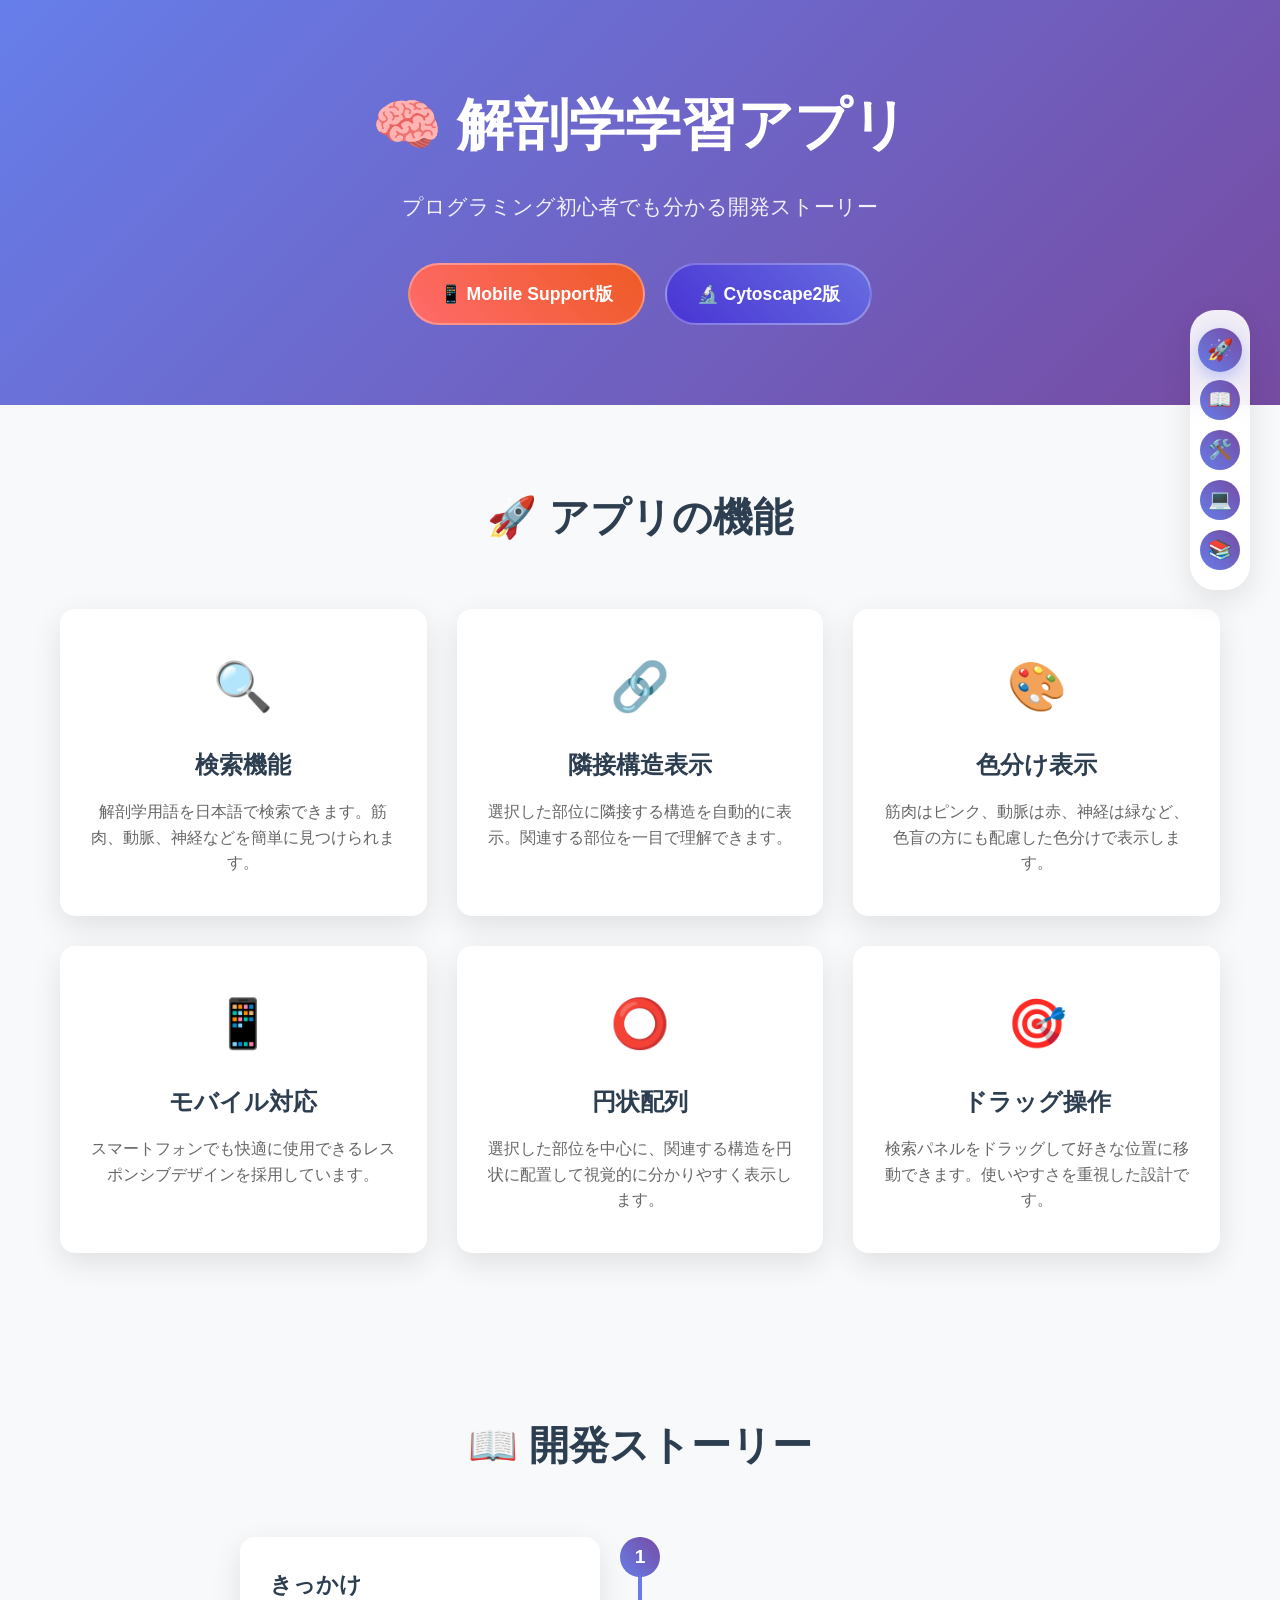
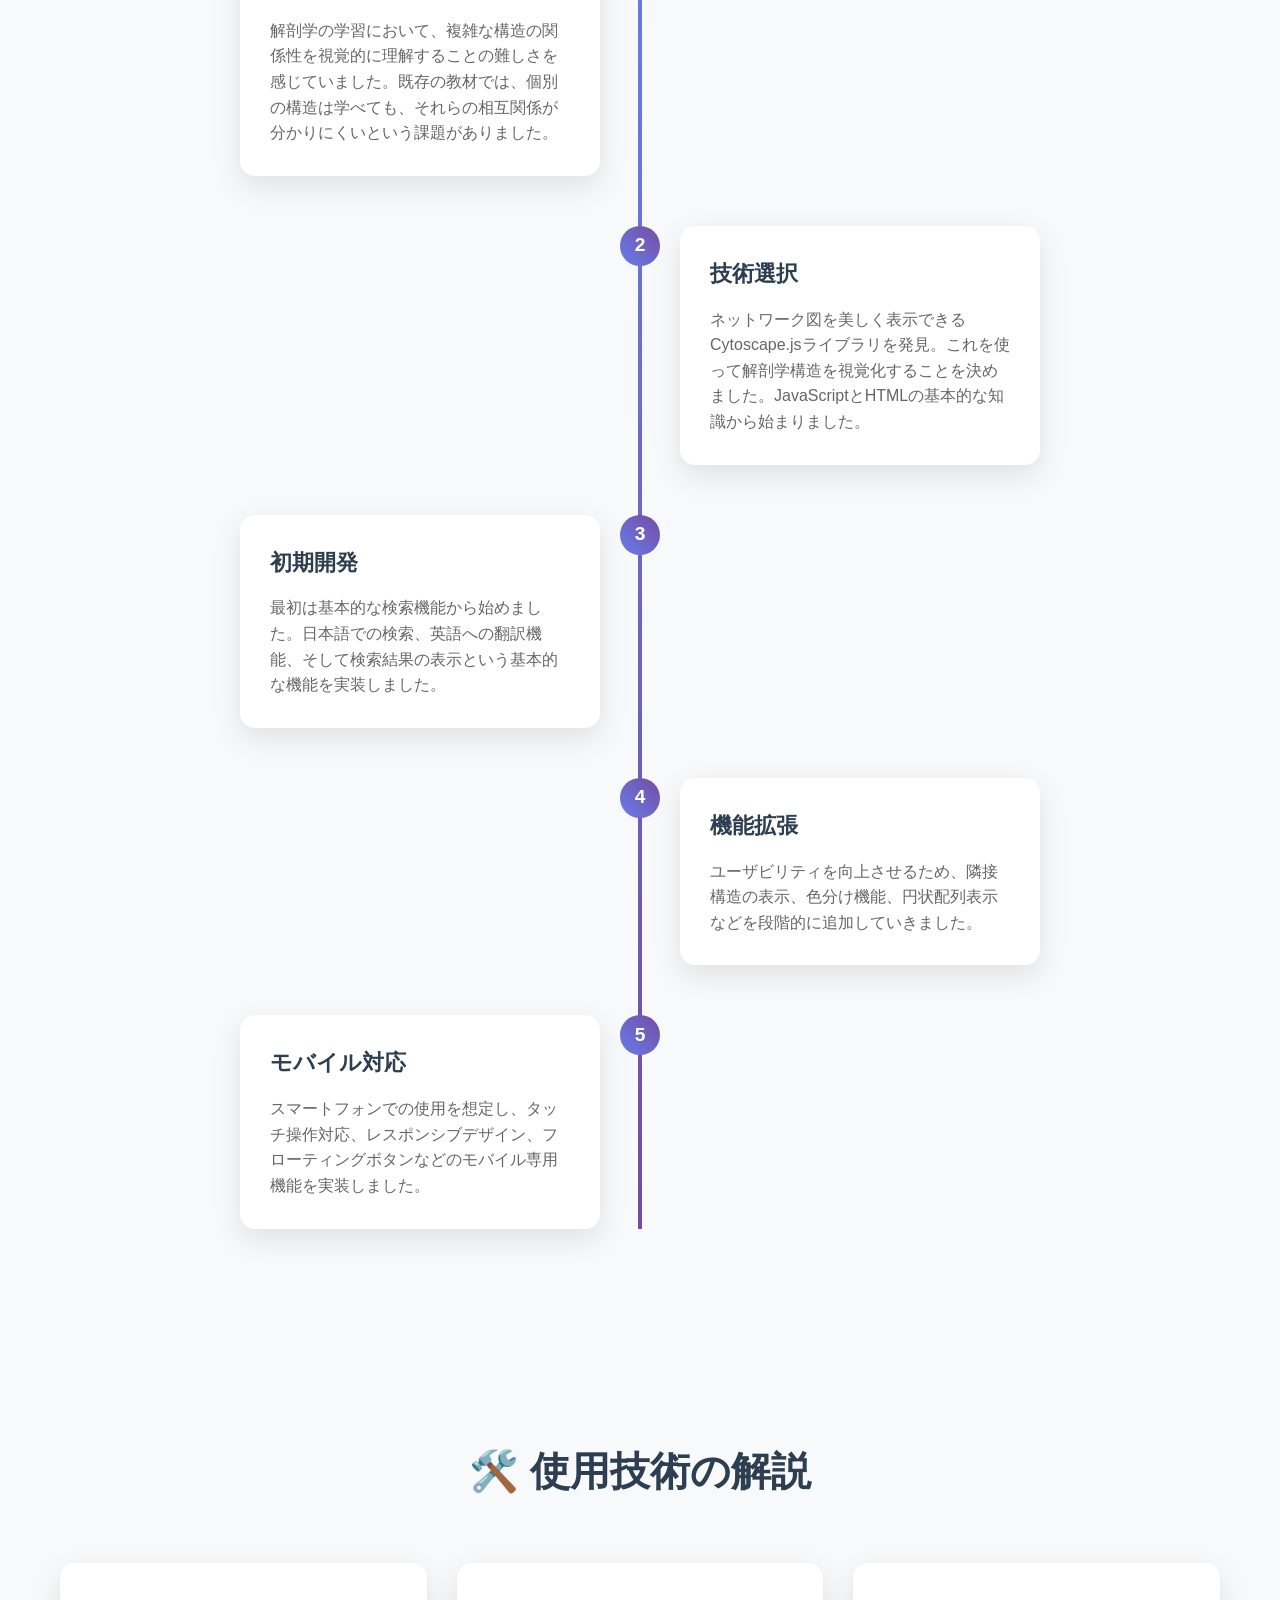
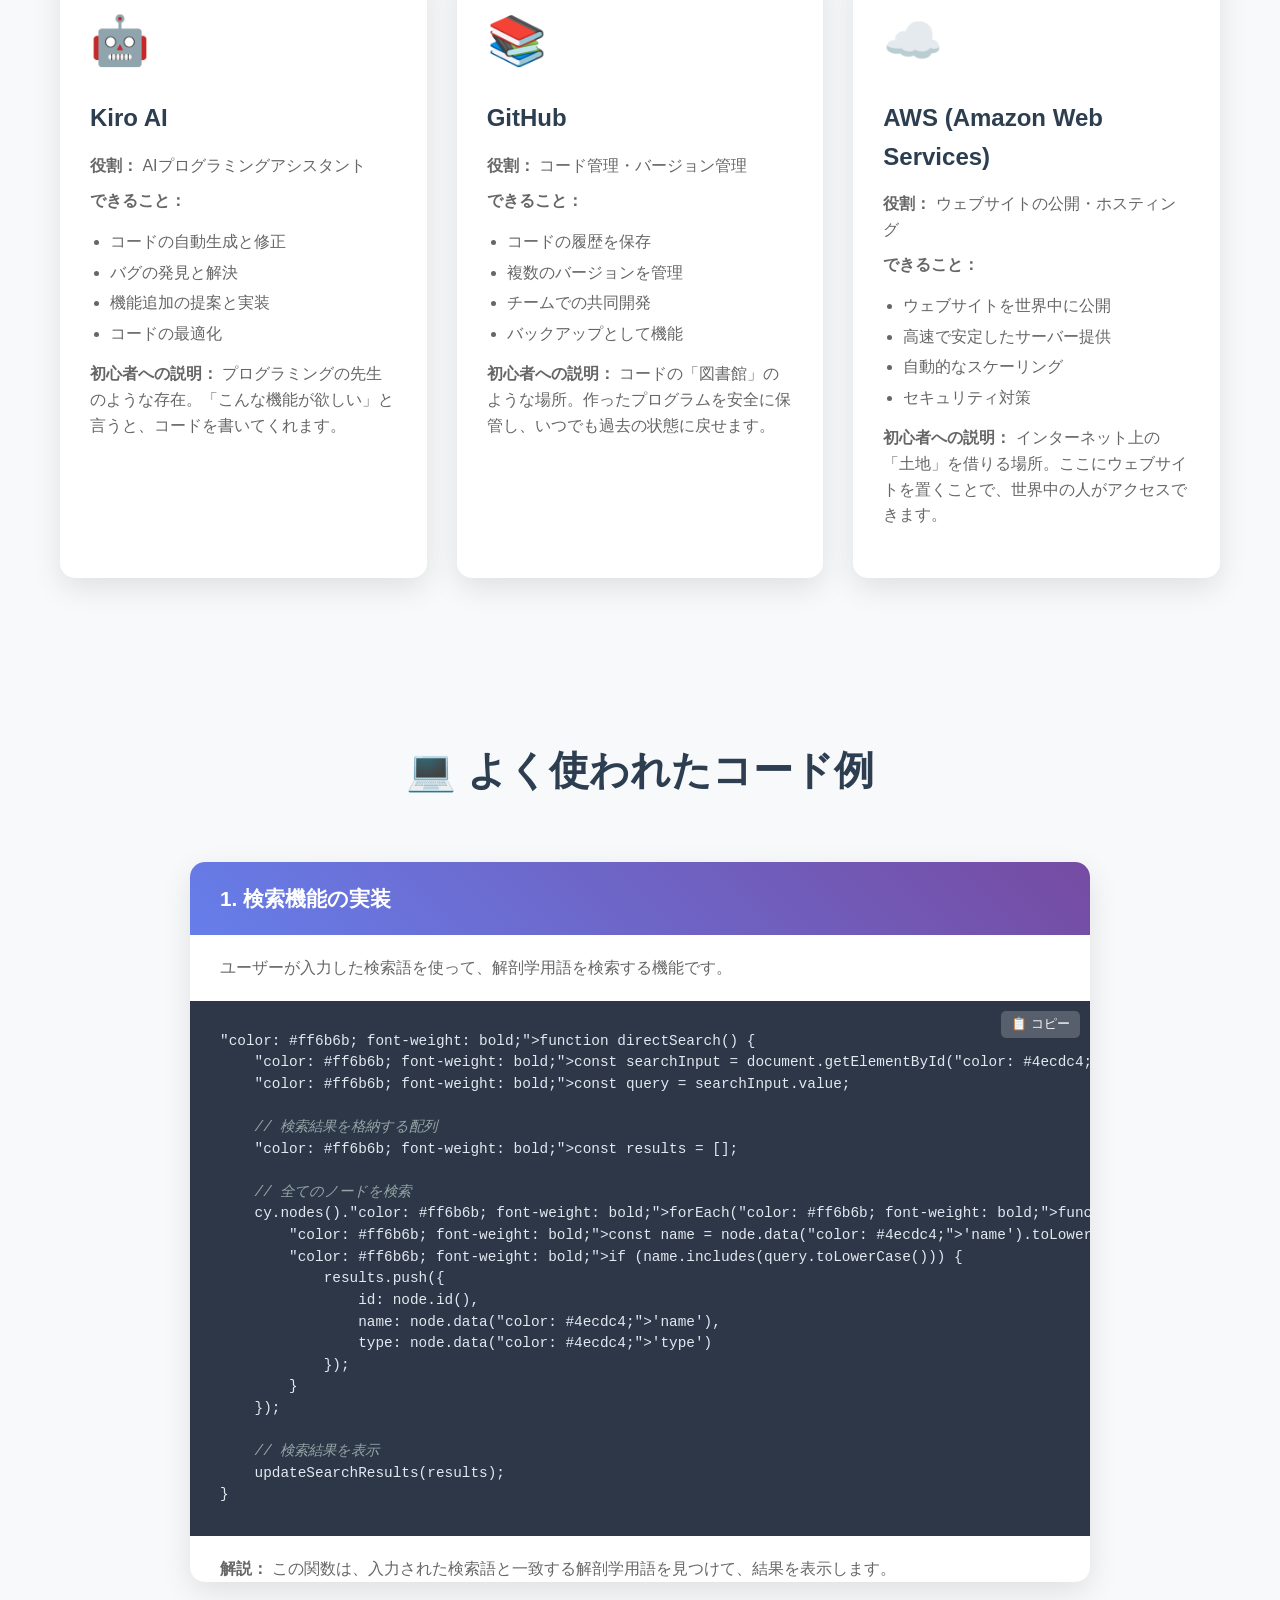
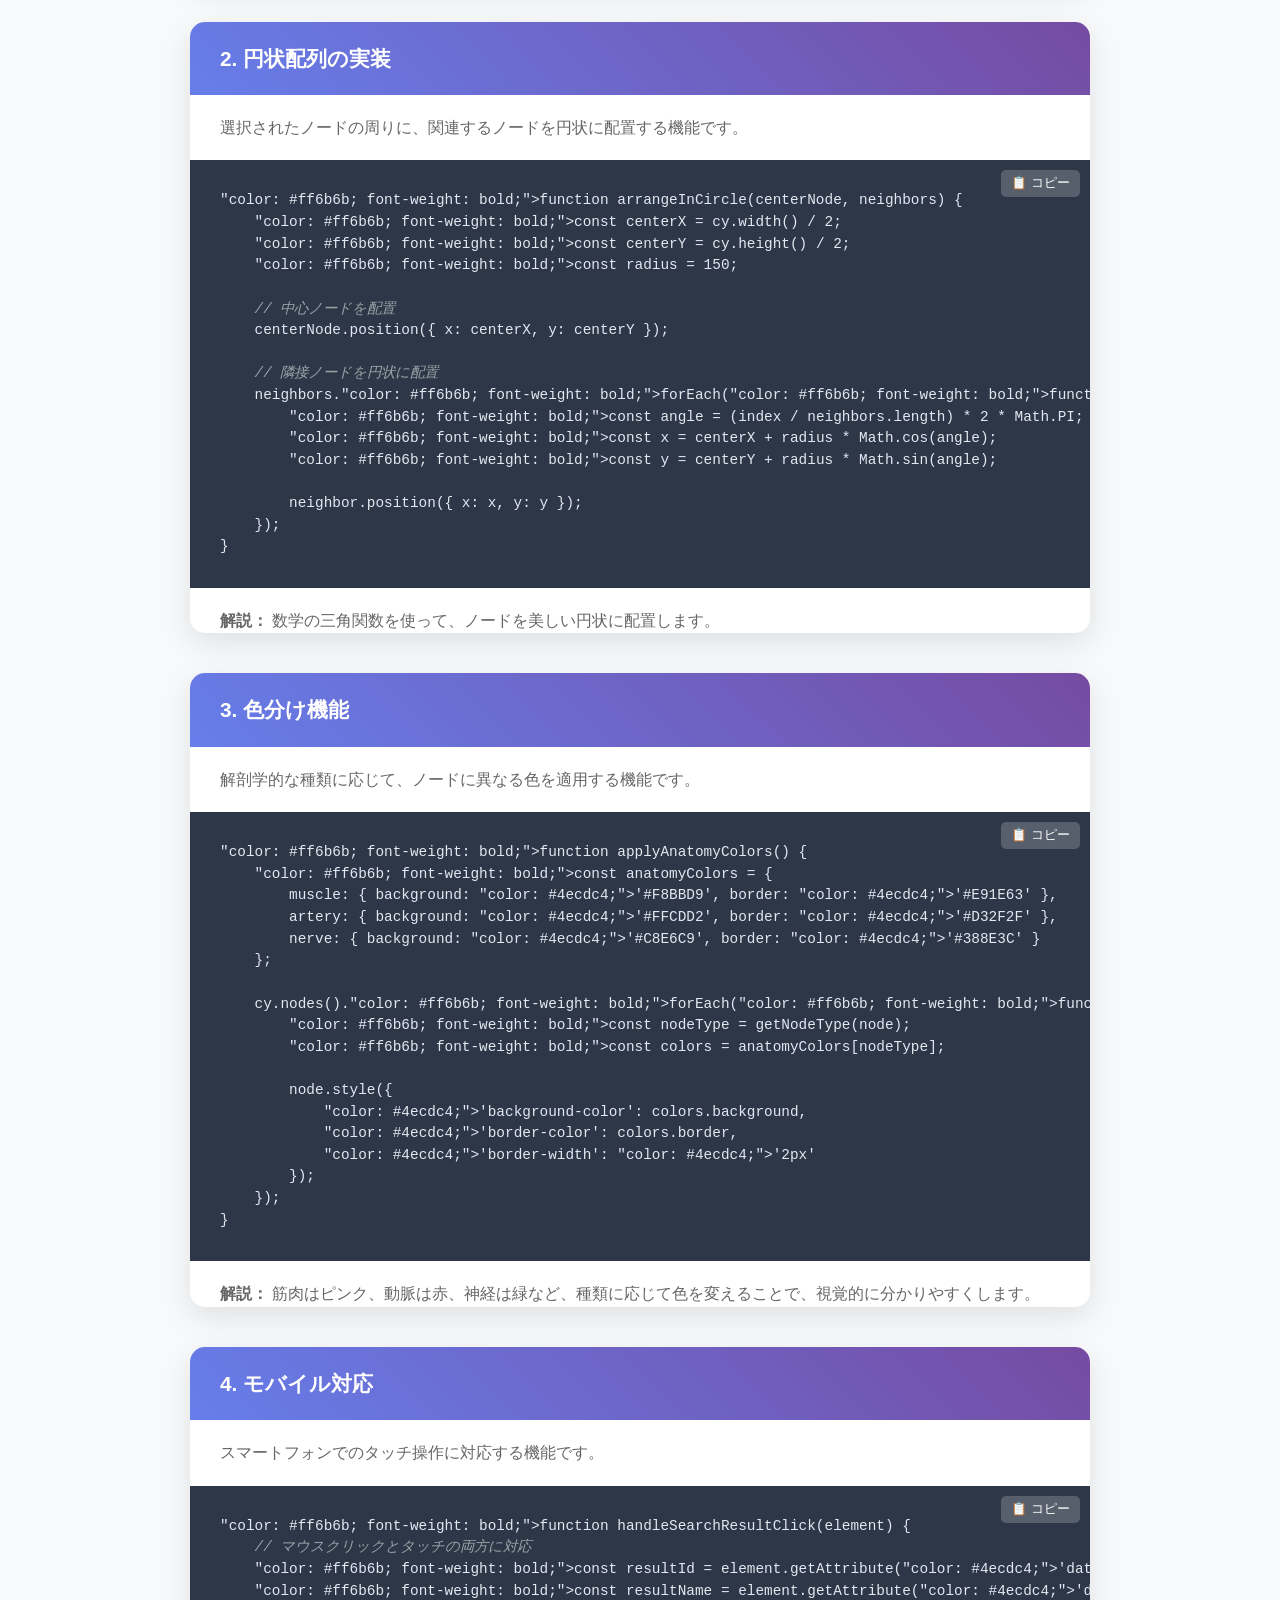
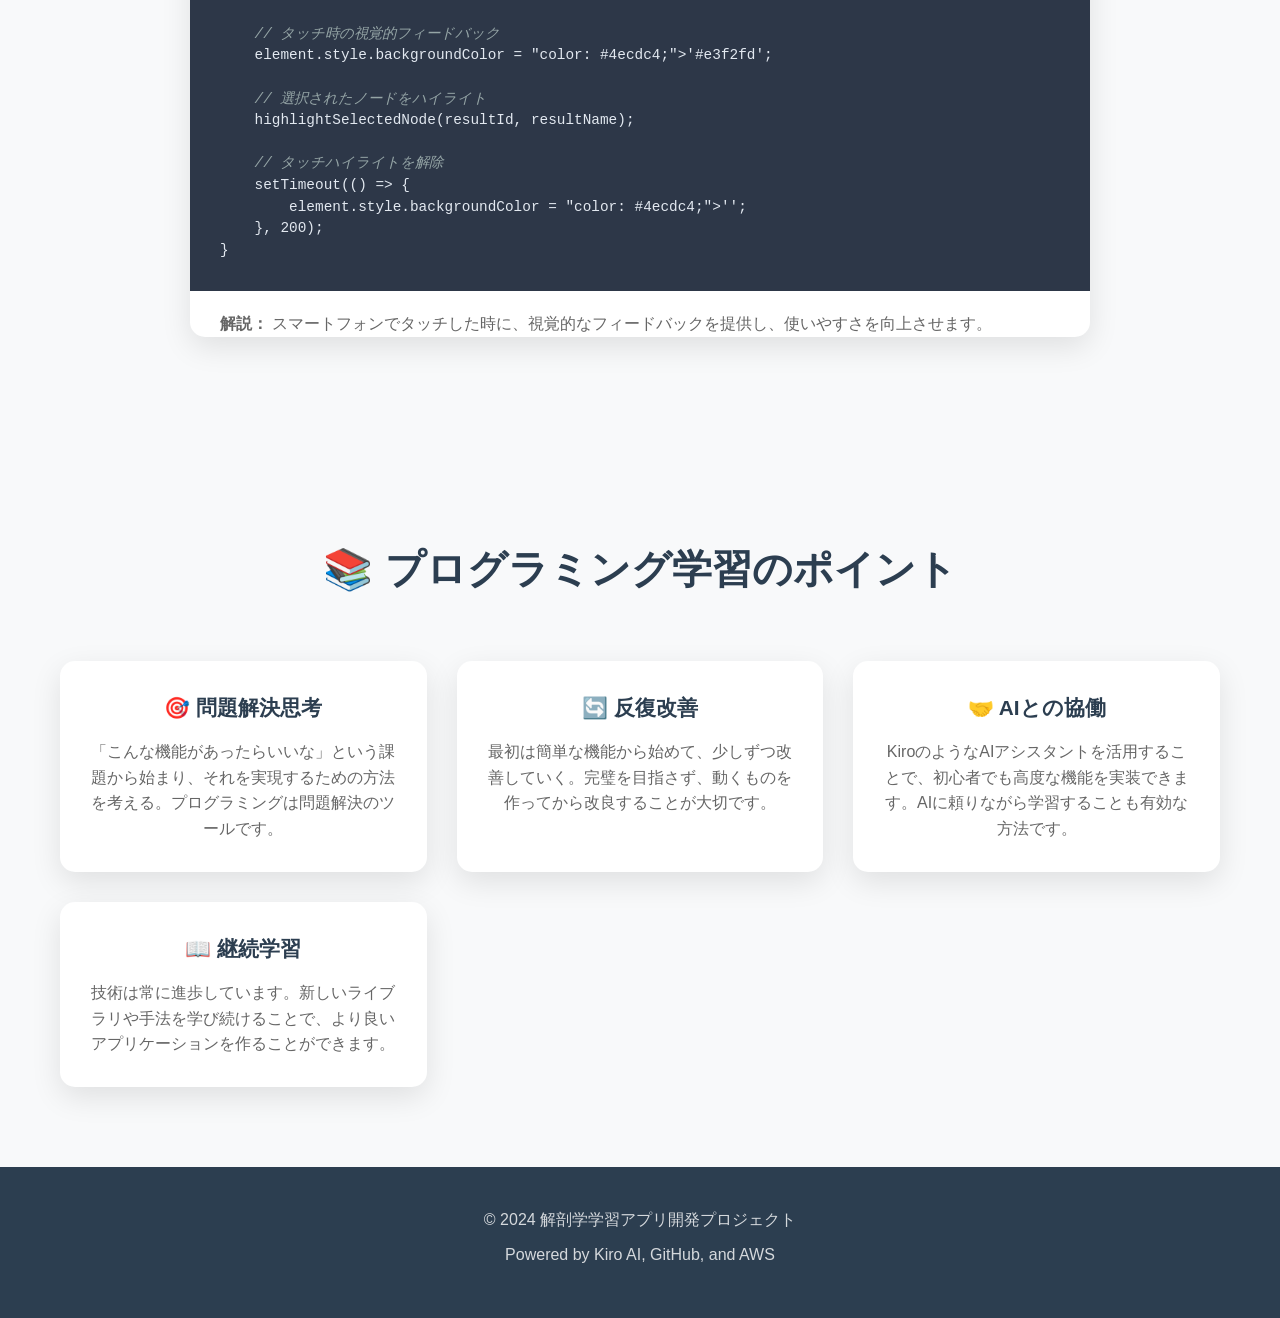
==== introduction.html @ 0457d16b "Create comprehensive introduction website for anatomy learning apps Features: - Beautiful responsive" ====
<!DOCTYPE html>
<html lang="ja">
<head>
    <meta charset="UTF-8">
    <meta name="viewport" content="width=device-width, initial-scale=1.0">
    <title>解剖学学習アプリ - 開発ストーリー</title>
    <link rel="stylesheet" href="styles/introduction.css">
</head>
<body>
    <header class="hero">
        <div class="container">
            <h1>🧠 解剖学学習アプリ</h1>
            <p class="subtitle">プログラミング初心者でも分かる開発ストーリー</p>
            <div class="app-links">
                <a href="index.html?branch=mobile-support" class="app-link mobile">
                    📱 Mobile Support版
                </a>
                <a href="index.html?branch=cytoscape2" class="app-link cytoscape">
                    🔬 Cytoscape2版
                </a>
            </div>
        </div>
    </header>

    <main>
        <!-- アプリ機能の説明 -->
        <section class="section" id="features">
            <div class="container">
                <h2>🚀 アプリの機能</h2>
                <div class="features-grid">
                    <div class="feature-card">
                        <div class="feature-icon">🔍</div>
                        <h3>検索機能</h3>
                        <p>解剖学用語を日本語で検索できます。筋肉、動脈、神経などを簡単に見つけられます。</p>
                    </div>
                    <div class="feature-card">
                        <div class="feature-icon">🔗</div>
                        <h3>隣接構造表示</h3>
                        <p>選択した部位に隣接する構造を自動的に表示。関連する部位を一目で理解できます。</p>
                    </div>
                    <div class="feature-card">
                        <div class="feature-icon">🎨</div>
                        <h3>色分け表示</h3>
                        <p>筋肉はピンク、動脈は赤、神経は緑など、色盲の方にも配慮した色分けで表示します。</p>
                    </div>
                    <div class="feature-card">
                        <div class="feature-icon">📱</div>
                        <h3>モバイル対応</h3>
                        <p>スマートフォンでも快適に使用できるレスポンシブデザインを採用しています。</p>
                    </div>
                    <div class="feature-card">
                        <div class="feature-icon">⭕</div>
                        <h3>円状配列</h3>
                        <p>選択した部位を中心に、関連する構造を円状に配置して視覚的に分かりやすく表示します。</p>
                    </div>
                    <div class="feature-card">
                        <div class="feature-icon">🎯</div>
                        <h3>ドラッグ操作</h3>
                        <p>検索パネルをドラッグして好きな位置に移動できます。使いやすさを重視した設計です。</p>
                    </div>
                </div>
            </div>
        </section>

        <!-- 開発経緯 -->
        <section class="section bg-light" id="story">
            <div class="container">
                <h2>📖 開発ストーリー</h2>
                <div class="timeline">
                    <div class="timeline-item">
                        <div class="timeline-marker">1</div>
                        <div class="timeline-content">
                            <h3>きっかけ</h3>
                            <p>解剖学の学習において、複雑な構造の関係性を視覚的に理解することの難しさを感じていました。既存の教材では、個別の構造は学べても、それらの相互関係が分かりにくいという課題がありました。</p>
                        </div>
                    </div>
                    <div class="timeline-item">
                        <div class="timeline-marker">2</div>
                        <div class="timeline-content">
                            <h3>技術選択</h3>
                            <p>ネットワーク図を美しく表示できるCytoscape.jsライブラリを発見。これを使って解剖学構造を視覚化することを決めました。JavaScriptとHTMLの基本的な知識から始まりました。</p>
                        </div>
                    </div>
                    <div class="timeline-item">
                        <div class="timeline-marker">3</div>
                        <div class="timeline-content">
                            <h3>初期開発</h3>
                            <p>最初は基本的な検索機能から始めました。日本語での検索、英語への翻訳機能、そして検索結果の表示という基本的な機能を実装しました。</p>
                        </div>
                    </div>
                    <div class="timeline-item">
                        <div class="timeline-marker">4</div>
                        <div class="timeline-content">
                            <h3>機能拡張</h3>
                            <p>ユーザビリティを向上させるため、隣接構造の表示、色分け機能、円状配列表示などを段階的に追加していきました。</p>
                        </div>
                    </div>
                    <div class="timeline-item">
                        <div class="timeline-marker">5</div>
                        <div class="timeline-content">
                            <h3>モバイル対応</h3>
                            <p>スマートフォンでの使用を想定し、タッチ操作対応、レスポンシブデザイン、フローティングボタンなどのモバイル専用機能を実装しました。</p>
                        </div>
                    </div>
                </div>
            </div>
        </section>

        <!-- 技術解説 -->
        <section class="section" id="tech">
            <div class="container">
                <h2>🛠️ 使用技術の解説</h2>
                <div class="tech-grid">
                    <div class="tech-card">
                        <div class="tech-icon">🤖</div>
                        <h3>Kiro AI</h3>
                        <p><strong>役割：</strong> AIプログラミングアシスタント</p>
                        <p><strong>できること：</strong></p>
                        <ul>
                            <li>コードの自動生成と修正</li>
                            <li>バグの発見と解決</li>
                            <li>機能追加の提案と実装</li>
                            <li>コードの最適化</li>
                        </ul>
                        <p><strong>初心者への説明：</strong> プログラミングの先生のような存在。「こんな機能が欲しい」と言うと、コードを書いてくれます。</p>
                    </div>
                    <div class="tech-card">
                        <div class="tech-icon">📚</div>
                        <h3>GitHub</h3>
                        <p><strong>役割：</strong> コード管理・バージョン管理</p>
                        <p><strong>できること：</strong></p>
                        <ul>
                            <li>コードの履歴を保存</li>
                            <li>複数のバージョンを管理</li>
                            <li>チームでの共同開発</li>
                            <li>バックアップとして機能</li>
                        </ul>
                        <p><strong>初心者への説明：</strong> コードの「図書館」のような場所。作ったプログラムを安全に保管し、いつでも過去の状態に戻せます。</p>
                    </div>
                    <div class="tech-card">
                        <div class="tech-icon">☁️</div>
                        <h3>AWS (Amazon Web Services)</h3>
                        <p><strong>役割：</strong> ウェブサイトの公開・ホスティング</p>
                        <p><strong>できること：</strong></p>
                        <ul>
                            <li>ウェブサイトを世界中に公開</li>
                            <li>高速で安定したサーバー提供</li>
                            <li>自動的なスケーリング</li>
                            <li>セキュリティ対策</li>
                        </ul>
                        <p><strong>初心者への説明：</strong> インターネット上の「土地」を借りる場所。ここにウェブサイトを置くことで、世界中の人がアクセスできます。</p>
                    </div>
                </div>
            </div>
        </section>

        <!-- よく使われたコード -->
        <section class="section bg-light" id="code">
            <div class="container">
                <h2>💻 よく使われたコード例</h2>
                <div class="code-examples">
                    <div class="code-example">
                        <h3>1. 検索機能の実装</h3>
                        <p>ユーザーが入力した検索語を使って、解剖学用語を検索する機能です。</p>
                        <pre><code>function directSearch() {
    const searchInput = document.getElementById('search-input');
    const query = searchInput.value;
    
    // 検索結果を格納する配列
    const results = [];
    
    // 全てのノードを検索
    cy.nodes().forEach(function (node) {
        const name = node.data('name').toLowerCase();
        if (name.includes(query.toLowerCase())) {
            results.push({
                id: node.id(),
                name: node.data('name'),
                type: node.data('type')
            });
        }
    });
    
    // 検索結果を表示
    updateSearchResults(results);
}</code></pre>
                        <p><strong>解説：</strong> この関数は、入力された検索語と一致する解剖学用語を見つけて、結果を表示します。</p>
                    </div>

                    <div class="code-example">
                        <h3>2. 円状配列の実装</h3>
                        <p>選択されたノードの周りに、関連するノードを円状に配置する機能です。</p>
                        <pre><code>function arrangeInCircle(centerNode, neighbors) {
    const centerX = cy.width() / 2;
    const centerY = cy.height() / 2;
    const radius = 150;
    
    // 中心ノードを配置
    centerNode.position({ x: centerX, y: centerY });
    
    // 隣接ノードを円状に配置
    neighbors.forEach(function (neighbor, index) {
        const angle = (index / neighbors.length) * 2 * Math.PI;
        const x = centerX + radius * Math.cos(angle);
        const y = centerY + radius * Math.sin(angle);
        
        neighbor.position({ x: x, y: y });
    });
}</code></pre>
                        <p><strong>解説：</strong> 数学の三角関数を使って、ノードを美しい円状に配置します。</p>
                    </div>

                    <div class="code-example">
                        <h3>3. 色分け機能</h3>
                        <p>解剖学的な種類に応じて、ノードに異なる色を適用する機能です。</p>
                        <pre><code>function applyAnatomyColors() {
    const anatomyColors = {
        muscle: { background: '#F8BBD9', border: '#E91E63' },
        artery: { background: '#FFCDD2', border: '#D32F2F' },
        nerve: { background: '#C8E6C9', border: '#388E3C' }
    };
    
    cy.nodes().forEach(function (node) {
        const nodeType = getNodeType(node);
        const colors = anatomyColors[nodeType];
        
        node.style({
            'background-color': colors.background,
            'border-color': colors.border,
            'border-width': '2px'
        });
    });
}</code></pre>
                        <p><strong>解説：</strong> 筋肉はピンク、動脈は赤、神経は緑など、種類に応じて色を変えることで、視覚的に分かりやすくします。</p>
                    </div>

                    <div class="code-example">
                        <h3>4. モバイル対応</h3>
                        <p>スマートフォンでのタッチ操作に対応する機能です。</p>
                        <pre><code>function handleSearchResultClick(element) {
    // マウスクリックとタッチの両方に対応
    const resultId = element.getAttribute('data-result-id');
    const resultName = element.getAttribute('data-result-name');
    
    // タッチ時の視覚的フィードバック
    element.style.backgroundColor = '#e3f2fd';
    
    // 選択されたノードをハイライト
    highlightSelectedNode(resultId, resultName);
    
    // タッチハイライトを解除
    setTimeout(() => {
        element.style.backgroundColor = '';
    }, 200);
}</code></pre>
                        <p><strong>解説：</strong> スマートフォンでタッチした時に、視覚的なフィードバックを提供し、使いやすさを向上させます。</p>
                    </div>
                </div>
            </div>
        </section>

        <!-- 学習のポイント -->
        <section class="section" id="learning">
            <div class="container">
                <h2>📚 プログラミング学習のポイント</h2>
                <div class="learning-grid">
                    <div class="learning-card">
                        <h3>🎯 問題解決思考</h3>
                        <p>「こんな機能があったらいいな」という課題から始まり、それを実現するための方法を考える。プログラミングは問題解決のツールです。</p>
                    </div>
                    <div class="learning-card">
                        <h3>🔄 反復改善</h3>
                        <p>最初は簡単な機能から始めて、少しずつ改善していく。完璧を目指さず、動くものを作ってから改良することが大切です。</p>
                    </div>
                    <div class="learning-card">
                        <h3>🤝 AIとの協働</h3>
                        <p>KiroのようなAIアシスタントを活用することで、初心者でも高度な機能を実装できます。AIに頼りながら学習することも有効な方法です。</p>
                    </div>
                    <div class="learning-card">
                        <h3>📖 継続学習</h3>
                        <p>技術は常に進歩しています。新しいライブラリや手法を学び続けることで、より良いアプリケーションを作ることができます。</p>
                    </div>
                </div>
            </div>
        </section>
    </main>

    <footer>
        <div class="container">
            <p>&copy; 2024 解剖学学習アプリ開発プロジェクト</p>
            <p>Powered by Kiro AI, GitHub, and AWS</p>
        </div>
    </footer>

    <script src="scripts/introduction.js"></script>
</body>
</html>
---- styles/introduction.css ----
/* 解剖学アプリ紹介サイトのスタイル */

* {
    margin: 0;
    padding: 0;
    box-sizing: border-box;
}

body {
    font-family: 'Segoe UI', Tahoma, Geneva, Verdana, sans-serif;
    line-height: 1.6;
    color: #333;
    background-color: #f8f9fa;
}

.container {
    max-width: 1200px;
    margin: 0 auto;
    padding: 0 20px;
}

/* ヒーローセクション */
.hero {
    background: linear-gradient(135deg, #667eea 0%, #764ba2 100%);
    color: white;
    padding: 80px 0;
    text-align: center;
}

.hero h1 {
    font-size: 3.5rem;
    margin-bottom: 20px;
    font-weight: 700;
}

.subtitle {
    font-size: 1.3rem;
    margin-bottom: 40px;
    opacity: 0.9;
}

.app-links {
    display: flex;
    gap: 20px;
    justify-content: center;
    flex-wrap: wrap;
}

.app-link {
    display: inline-block;
    padding: 15px 30px;
    background: rgba(255, 255, 255, 0.2);
    color: white;
    text-decoration: none;
    border-radius: 50px;
    font-weight: 600;
    font-size: 1.1rem;
    transition: all 0.3s ease;
    backdrop-filter: blur(10px);
    border: 2px solid rgba(255, 255, 255, 0.3);
}

.app-link:hover {
    background: rgba(255, 255, 255, 0.3);
    transform: translateY(-2px);
    box-shadow: 0 10px 20px rgba(0, 0, 0, 0.2);
}

.app-link.mobile {
    background: linear-gradient(45deg, #ff6b6b, #ee5a24);
}

.app-link.cytoscape {
    background: linear-gradient(45deg, #4834d4, #686de0);
}

/* セクション共通スタイル */
.section {
    padding: 80px 0;
}

.bg-light {
    background-color: #f8f9fa;
}

.section h2 {
    font-size: 2.5rem;
    text-align: center;
    margin-bottom: 60px;
    color: #2c3e50;
    font-weight: 700;
}

/* 機能グリッド */
.features-grid {
    display: grid;
    grid-template-columns: repeat(auto-fit, minmax(350px, 1fr));
    gap: 30px;
    margin-top: 40px;
}

.feature-card {
    background: white;
    padding: 40px 30px;
    border-radius: 15px;
    box-shadow: 0 10px 30px rgba(0, 0, 0, 0.1);
    text-align: center;
    transition: transform 0.3s ease, box-shadow 0.3s ease;
}

.feature-card:hover {
    transform: translateY(-10px);
    box-shadow: 0 20px 40px rgba(0, 0, 0, 0.15);
}

.feature-icon {
    font-size: 3rem;
    margin-bottom: 20px;
}

.feature-card h3 {
    font-size: 1.5rem;
    margin-bottom: 15px;
    color: #2c3e50;
    font-weight: 600;
}

.feature-card p {
    color: #666;
    line-height: 1.6;
}

/* タイムライン */
.timeline {
    position: relative;
    max-width: 800px;
    margin: 0 auto;
}

.timeline::before {
    content: '';
    position: absolute;
    left: 50%;
    top: 0;
    bottom: 0;
    width: 4px;
    background: linear-gradient(to bottom, #667eea, #764ba2);
    transform: translateX(-50%);
}

.timeline-item {
    position: relative;
    margin-bottom: 50px;
    width: 50%;
}

.timeline-item:nth-child(odd) {
    left: 0;
    padding-right: 40px;
}

.timeline-item:nth-child(even) {
    left: 50%;
    padding-left: 40px;
}

.timeline-marker {
    position: absolute;
    width: 40px;
    height: 40px;
    background: linear-gradient(45deg, #667eea, #764ba2);
    border-radius: 50%;
    display: flex;
    align-items: center;
    justify-content: center;
    color: white;
    font-weight: bold;
    font-size: 1.2rem;
}

.timeline-item:nth-child(odd) .timeline-marker {
    right: -20px;
}

.timeline-item:nth-child(even) .timeline-marker {
    left: -20px;
}

.timeline-content {
    background: white;
    padding: 30px;
    border-radius: 15px;
    box-shadow: 0 10px 30px rgba(0, 0, 0, 0.1);
}

.timeline-content h3 {
    font-size: 1.4rem;
    margin-bottom: 15px;
    color: #2c3e50;
    font-weight: 600;
}

.timeline-content p {
    color: #666;
    line-height: 1.6;
}

/* 技術カード */
.tech-grid {
    display: grid;
    grid-template-columns: repeat(auto-fit, minmax(350px, 1fr));
    gap: 30px;
    margin-top: 40px;
}

.tech-card {
    background: white;
    padding: 40px 30px;
    border-radius: 15px;
    box-shadow: 0 10px 30px rgba(0, 0, 0, 0.1);
    transition: transform 0.3s ease;
}

.tech-card:hover {
    transform: translateY(-5px);
}

.tech-icon {
    font-size: 3rem;
    margin-bottom: 20px;
}

.tech-card h3 {
    font-size: 1.5rem;
    margin-bottom: 15px;
    color: #2c3e50;
    font-weight: 600;
}

.tech-card p {
    margin-bottom: 10px;
    color: #666;
}

.tech-card ul {
    margin: 15px 0;
    padding-left: 20px;
}

.tech-card li {
    margin-bottom: 5px;
    color: #666;
}

/* コード例 */
.code-examples {
    max-width: 900px;
    margin: 0 auto;
}

.code-example {
    background: white;
    margin-bottom: 40px;
    border-radius: 15px;
    overflow: hidden;
    box-shadow: 0 10px 30px rgba(0, 0, 0, 0.1);
}

.code-example h3 {
    background: linear-gradient(45deg, #667eea, #764ba2);
    color: white;
    padding: 20px 30px;
    margin: 0;
    font-size: 1.3rem;
    font-weight: 600;
}

.code-example p {
    padding: 20px 30px 0;
    color: #666;
    line-height: 1.6;
}

.code-example pre {
    background: #2d3748;
    color: #e2e8f0;
    padding: 30px;
    margin: 20px 0 0 0;
    overflow-x: auto;
    font-family: 'Courier New', monospace;
    font-size: 0.9rem;
    line-height: 1.5;
}

.code-example code {
    font-family: 'Courier New', monospace;
}

/* 学習ポイント */
.learning-grid {
    display: grid;
    grid-template-columns: repeat(auto-fit, minmax(280px, 1fr));
    gap: 30px;
    margin-top: 40px;
}

.learning-card {
    background: white;
    padding: 30px;
    border-radius: 15px;
    box-shadow: 0 10px 30px rgba(0, 0, 0, 0.1);
    text-align: center;
    transition: transform 0.3s ease;
}

.learning-card:hover {
    transform: translateY(-5px);
}

.learning-card h3 {
    font-size: 1.3rem;
    margin-bottom: 15px;
    color: #2c3e50;
    font-weight: 600;
}

.learning-card p {
    color: #666;
    line-height: 1.6;
}

/* フッター */
footer {
    background: #2c3e50;
    color: white;
    text-align: center;
    padding: 40px 0;
}

footer p {
    margin-bottom: 10px;
    opacity: 0.8;
}

/* レスポンシブデザイン */
@media (max-width: 768px) {
    .hero h1 {
        font-size: 2.5rem;
    }
    
    .subtitle {
        font-size: 1.1rem;
    }
    
    .app-links {
        flex-direction: column;
        align-items: center;
    }
    
    .section h2 {
        font-size: 2rem;
    }
    
    .features-grid,
    .tech-grid,
    .learning-grid {
        grid-template-columns: 1fr;
    }
    
    .timeline::before {
        left: 20px;
    }
    
    .timeline-item {
        width: 100%;
        left: 0 !important;
        padding-left: 60px !important;
        padding-right: 0 !important;
    }
    
    .timeline-marker {
        left: 0 !important;
        right: auto !important;
    }
    
    .code-example pre {
        font-size: 0.8rem;
        padding: 20px;
    }
}

@media (max-width: 480px) {
    .container {
        padding: 0 15px;
    }
    
    .hero {
        padding: 60px 0;
    }
    
    .hero h1 {
        font-size: 2rem;
    }
    
    .section {
        padding: 60px 0;
    }
    
    .feature-card,
    .tech-card,
    .learning-card {
        padding: 25px 20px;
    }
    
    .timeline-content {
        padding: 20px;
    }
}

/* アニメーション */
@keyframes fadeInUp {
    from {
        opacity: 0;
        transform: translateY(30px);
    }
    to {
        opacity: 1;
        transform: translateY(0);
    }
}

.feature-card,
.tech-card,
.learning-card,
.timeline-content,
.code-example {
    animation: fadeInUp 0.6s ease-out;
}

/* スクロール時のアニメーション */
.section {
    opacity: 0;
    transform: translateY(20px);
    transition: all 0.6s ease-out;
}

.section.visible {
    opacity: 1;
    transform: translateY(0);
}
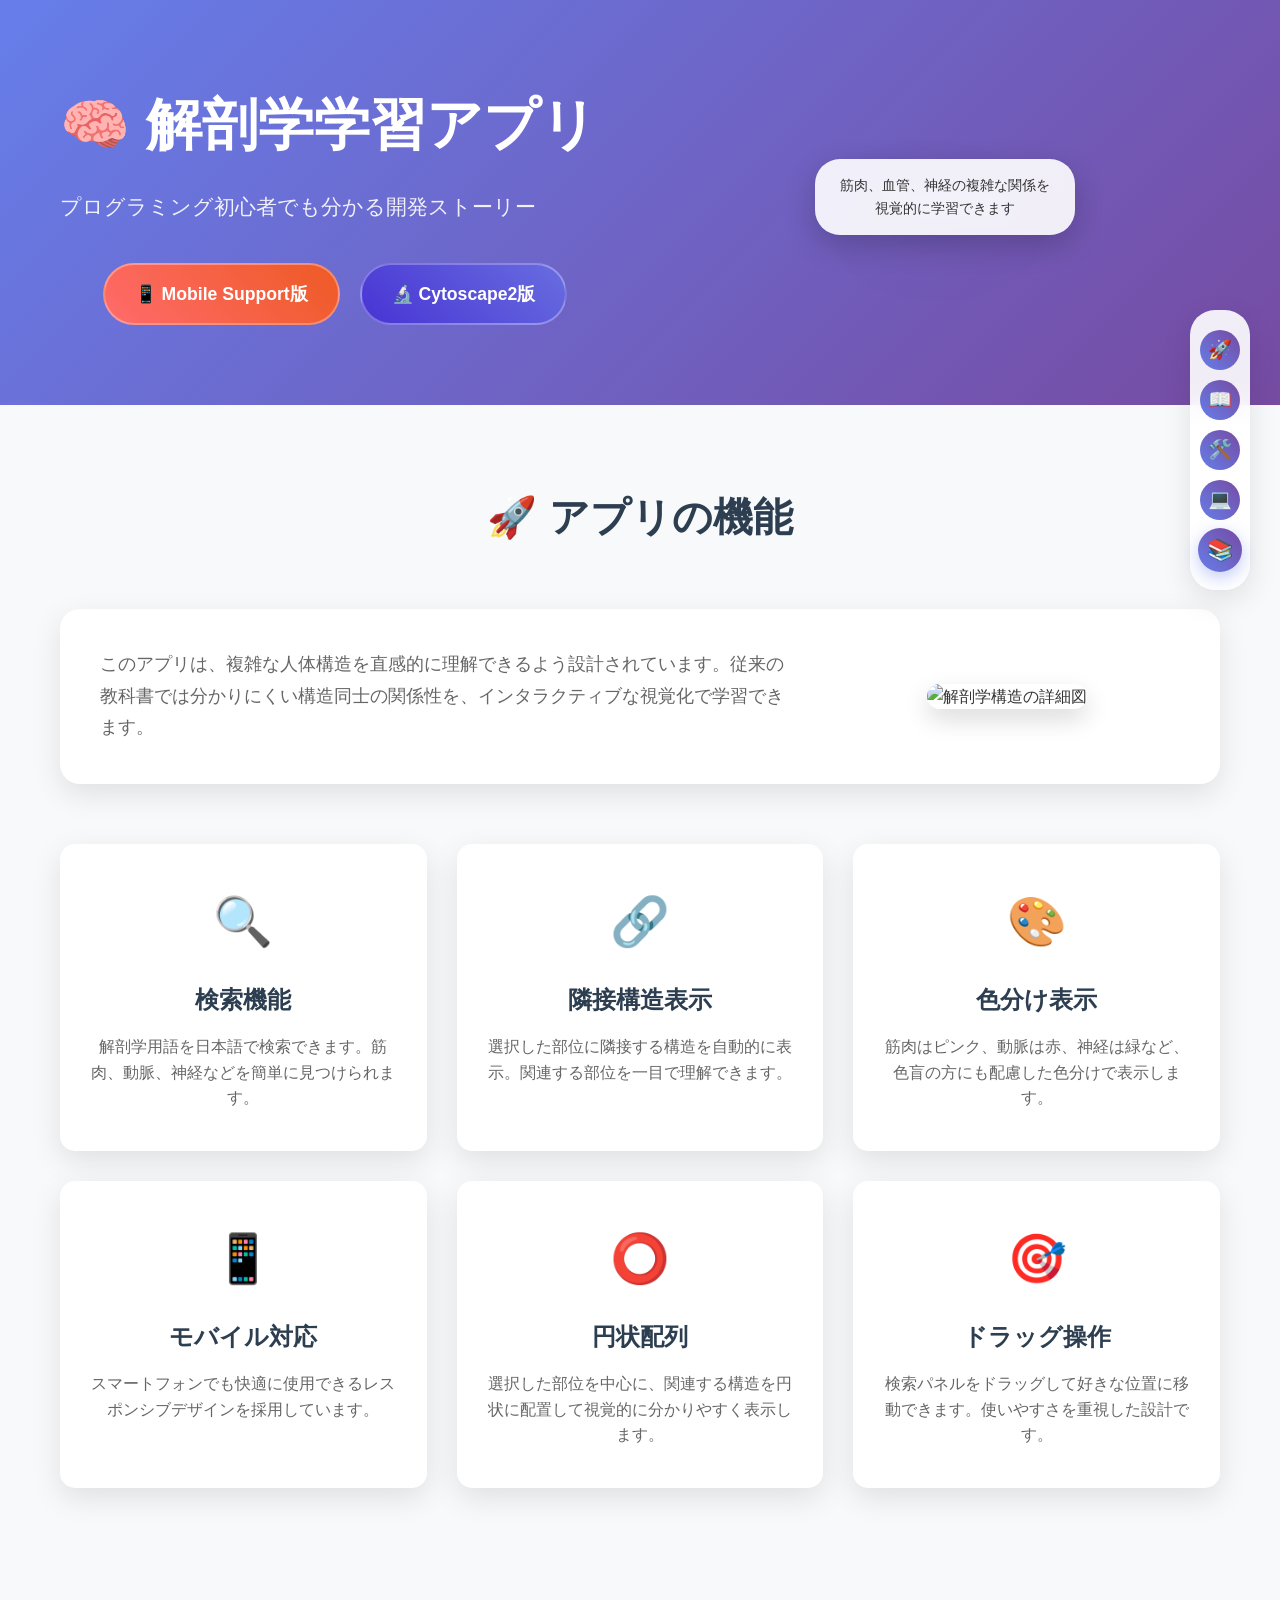
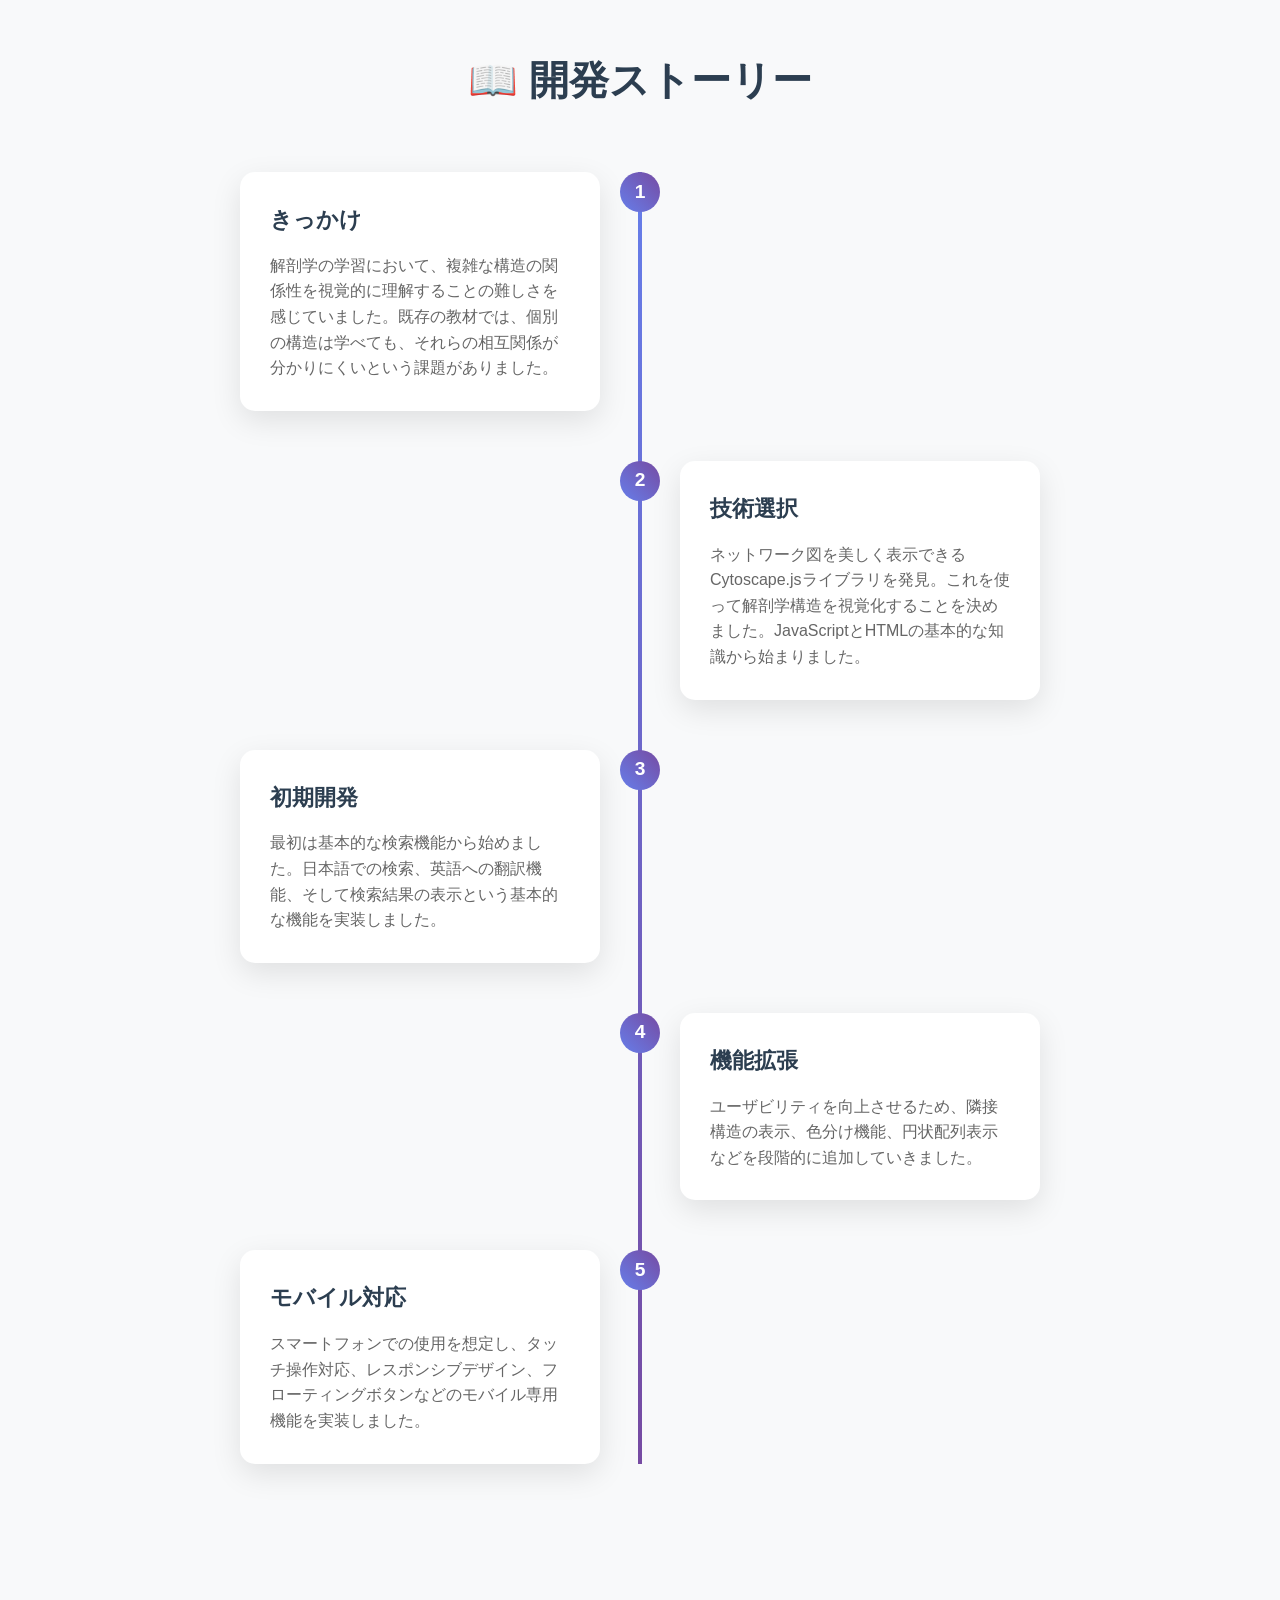
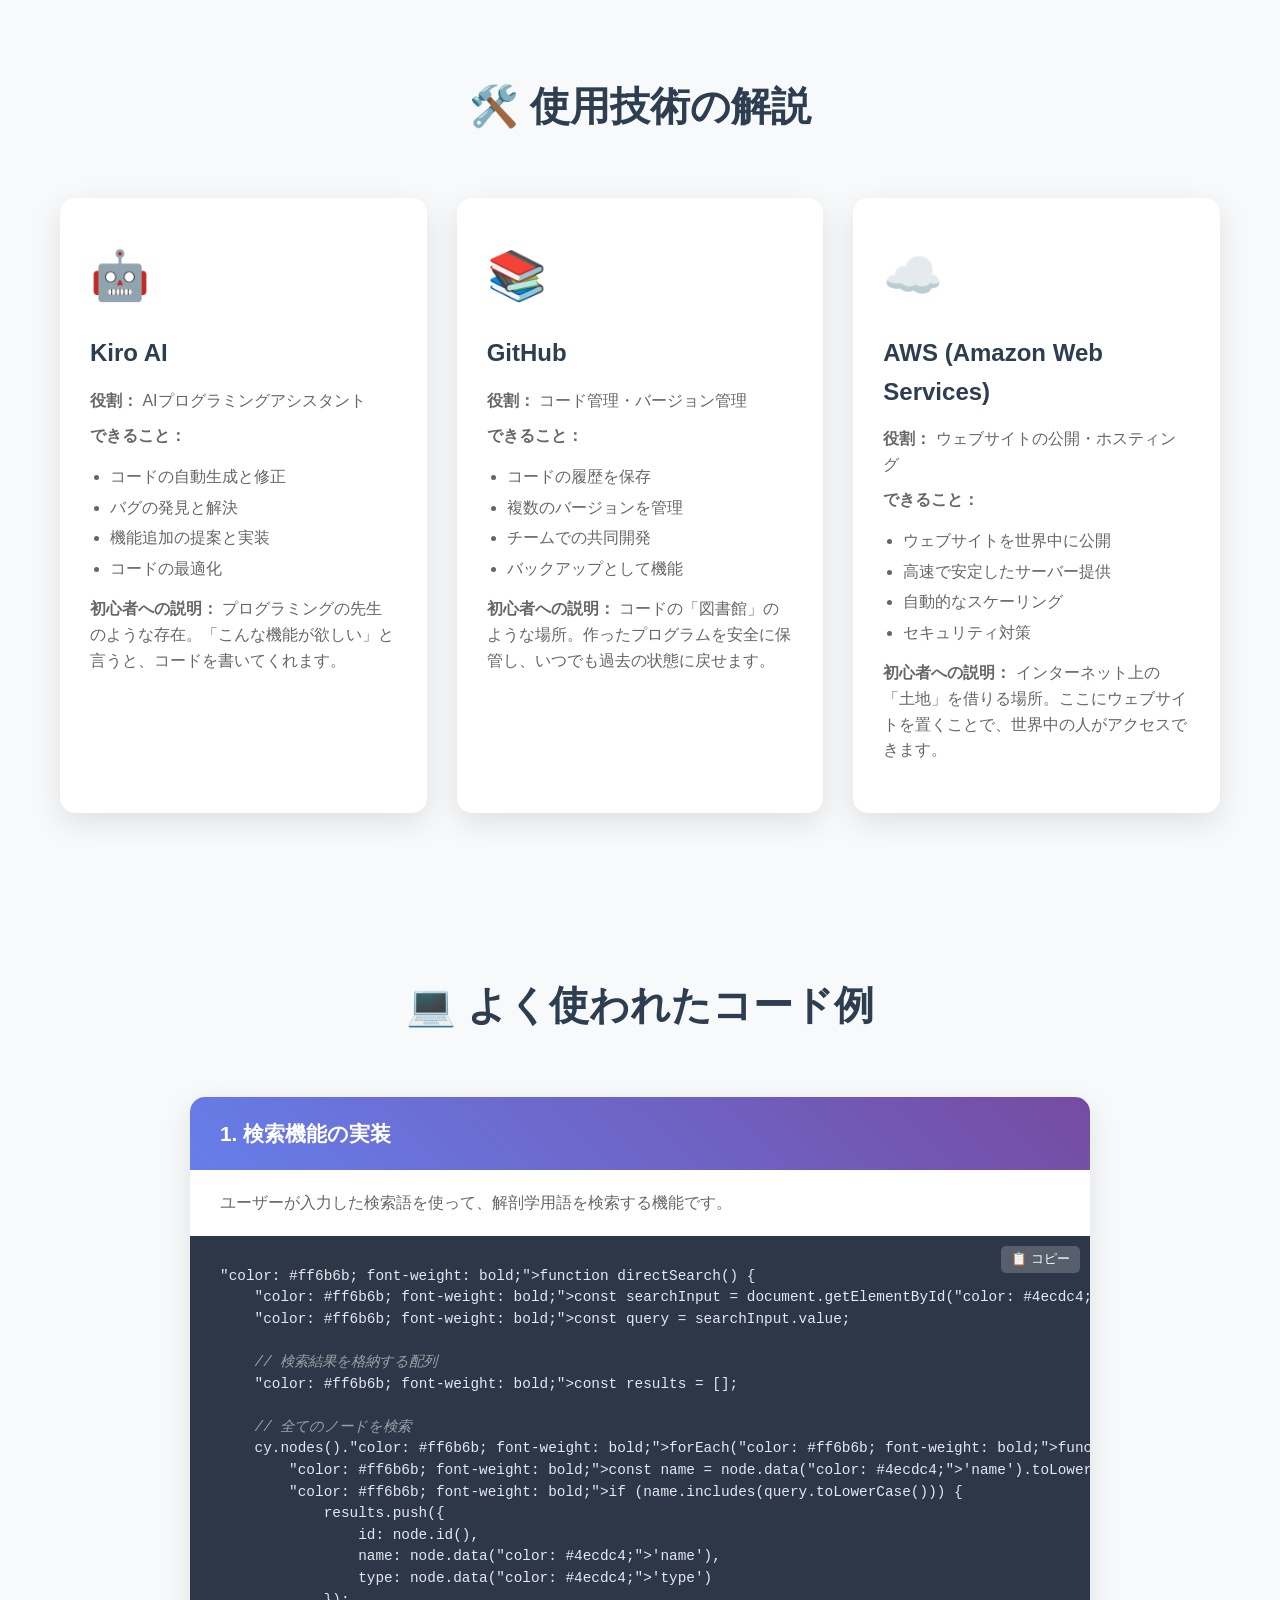
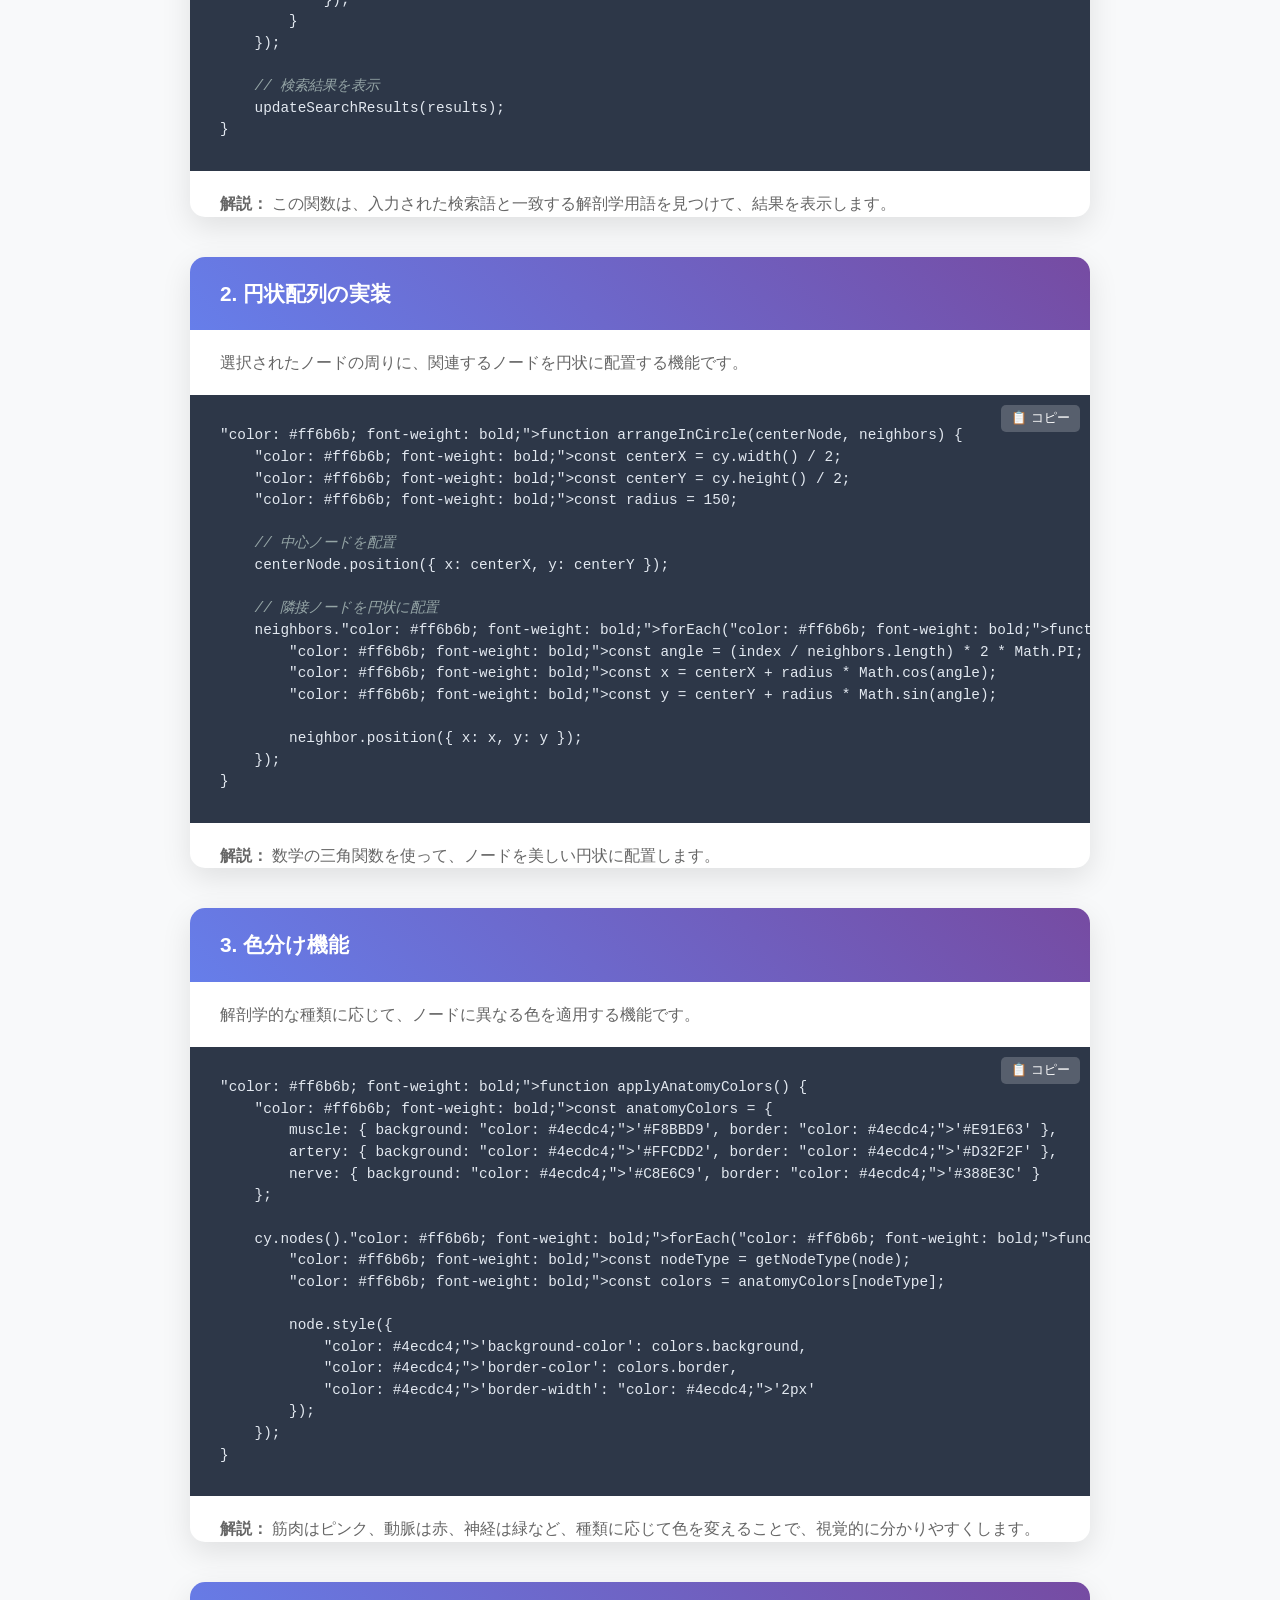
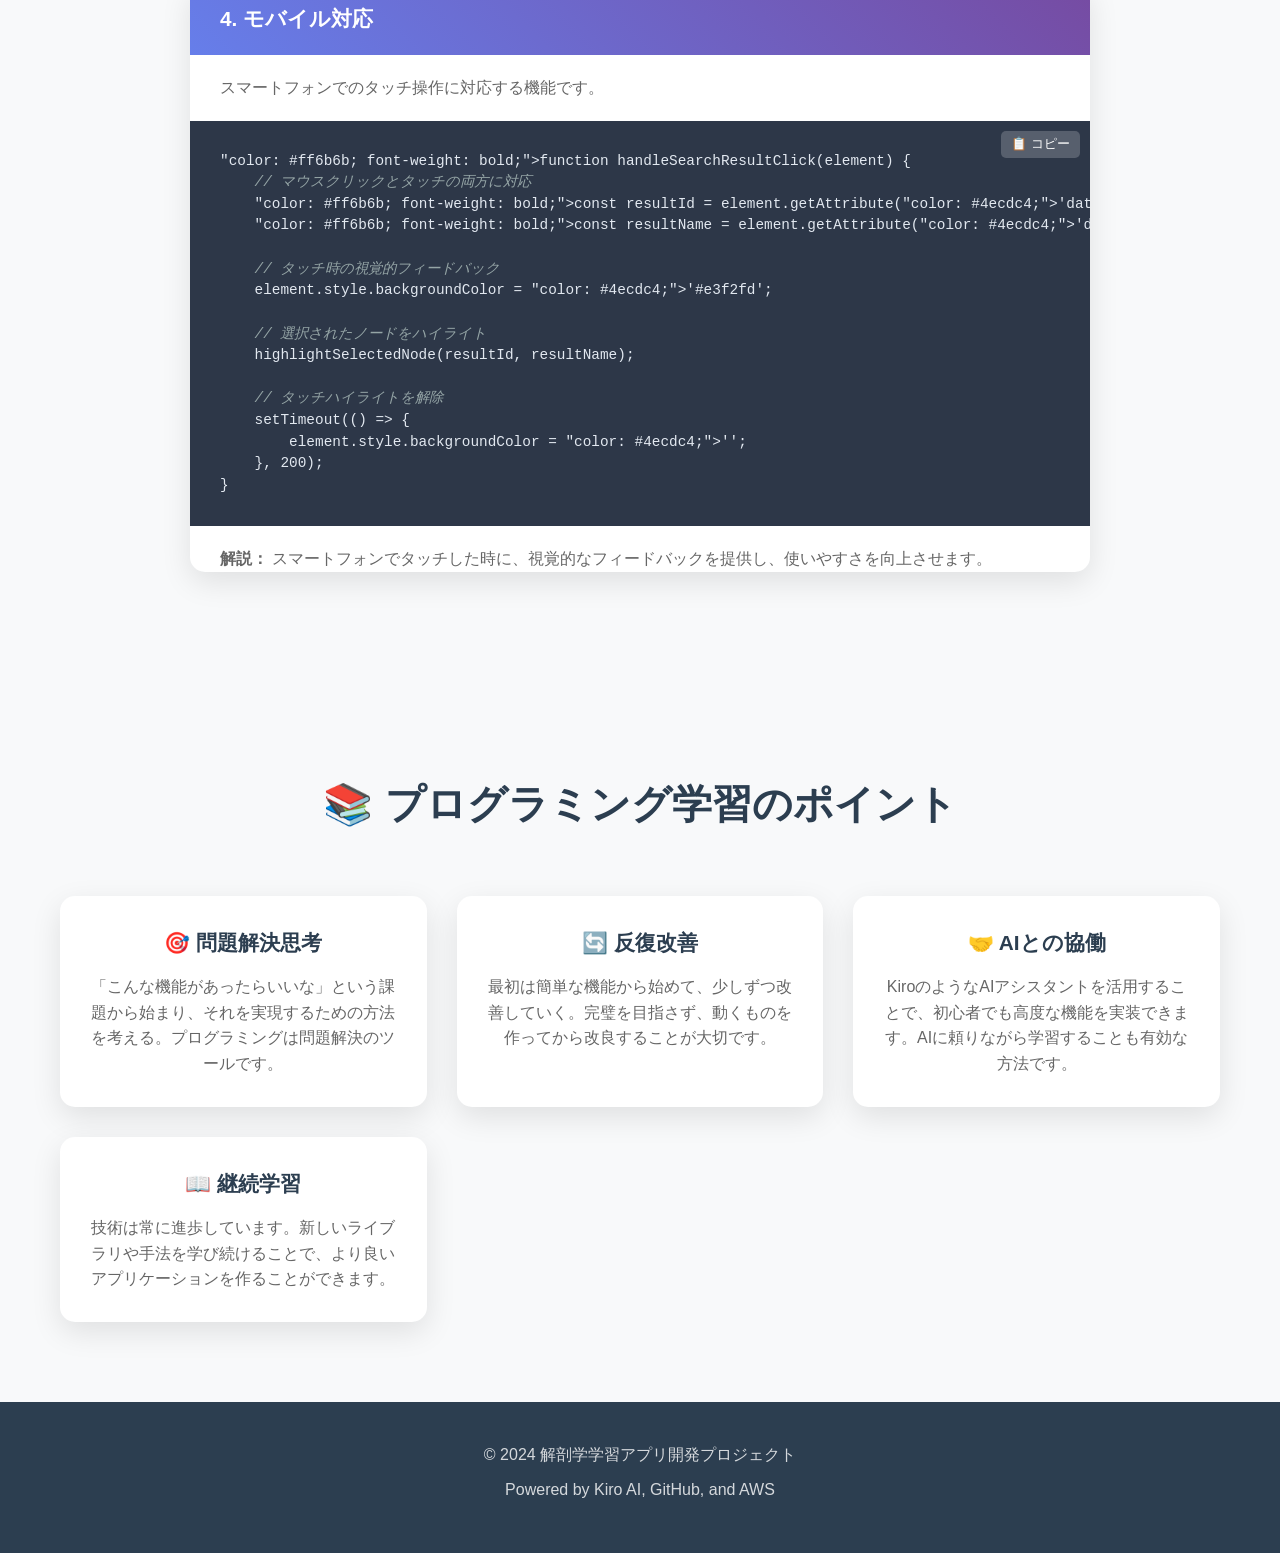
==== commit 8cf85d02: "Add beautiful anatomy illustration to introduction website Features: - Added hero section with anato" ====
--- a/introduction.html
+++ b/introduction.html
@@ -9,15 +9,25 @@
 <body>
     <header class="hero">
         <div class="container">
-            <h1>🧠 解剖学学習アプリ</h1>
-            <p class="subtitle">プログラミング初心者でも分かる開発ストーリー</p>
-            <div class="app-links">
-                <a href="index.html?branch=mobile-support" class="app-link mobile">
-                    📱 Mobile Support版
-                </a>
-                <a href="index.html?branch=cytoscape2" class="app-link cytoscape">
-                    🔬 Cytoscape2版
-                </a>
+            <div class="hero-content">
+                <div class="hero-text">
+                    <h1>🧠 解剖学学習アプリ</h1>
+                    <p class="subtitle">プログラミング初心者でも分かる開発ストーリー</p>
+                    <div class="app-links">
+                        <a href="index.html?branch=mobile-support" class="app-link mobile">
+                            📱 Mobile Support版
+                        </a>
+                        <a href="index.html?branch=cytoscape2" class="app-link cytoscape">
+                            🔬 Cytoscape2版
+                        </a>
+                    </div>
+                </div>
+                <div class="hero-image">
+                    <img src="images/anatomy-illustration.png" alt="人体解剖学図" class="anatomy-illustration">
+                    <div class="image-overlay">
+                        <p>筋肉、血管、神経の複雑な関係を<br>視覚的に学習できます</p>
+                    </div>
+                </div>
             </div>
         </div>
     </header>
@@ -27,6 +37,14 @@
         <section class="section" id="features">
             <div class="container">
                 <h2>🚀 アプリの機能</h2>
+                <div class="features-intro">
+                    <div class="features-description">
+                        <p>このアプリは、複雑な人体構造を直感的に理解できるよう設計されています。従来の教科書では分かりにくい構造同士の関係性を、インタラクティブな視覚化で学習できます。</p>
+                    </div>
+                    <div class="features-image">
+                        <img src="images/anatomy-illustration.png" alt="解剖学構造の詳細図" class="features-anatomy-img">
+                    </div>
+                </div>
                 <div class="features-grid">
                     <div class="feature-card">
                         <div class="feature-icon">🔍</div>
--- a/styles/introduction.css
+++ b/styles/introduction.css
@@ -25,6 +25,57 @@
     color: white;
     padding: 80px 0;
     text-align: center;
+    position: relative;
+    overflow: hidden;
+}
+
+.hero-content {
+    display: flex;
+    align-items: center;
+    justify-content: space-between;
+    gap: 60px;
+    max-width: 1200px;
+    margin: 0 auto;
+}
+
+.hero-text {
+    flex: 1;
+    text-align: left;
+}
+
+.hero-image {
+    flex: 1;
+    position: relative;
+    display: flex;
+    justify-content: center;
+    align-items: center;
+}
+
+.anatomy-illustration {
+    max-width: 100%;
+    height: auto;
+    max-height: 500px;
+    filter: drop-shadow(0 20px 40px rgba(0, 0, 0, 0.3));
+    transition: transform 0.3s ease;
+}
+
+.anatomy-illustration:hover {
+    transform: scale(1.05);
+}
+
+.image-overlay {
+    position: absolute;
+    bottom: -20px;
+    left: 50%;
+    transform: translateX(-50%);
+    background: rgba(255, 255, 255, 0.9);
+    color: #333;
+    padding: 15px 25px;
+    border-radius: 25px;
+    font-size: 0.9rem;
+    text-align: center;
+    box-shadow: 0 10px 30px rgba(0, 0, 0, 0.2);
+    backdrop-filter: blur(10px);
 }
 
 .hero h1 {
@@ -91,6 +142,46 @@
     font-weight: 700;
 }
 
+/* 機能紹介 */
+.features-intro {
+    display: flex;
+    align-items: center;
+    gap: 40px;
+    margin-bottom: 60px;
+    padding: 40px;
+    background: white;
+    border-radius: 20px;
+    box-shadow: 0 10px 30px rgba(0, 0, 0, 0.1);
+}
+
+.features-description {
+    flex: 2;
+}
+
+.features-description p {
+    font-size: 1.1rem;
+    line-height: 1.8;
+    color: #666;
+}
+
+.features-image {
+    flex: 1;
+    text-align: center;
+}
+
+.features-anatomy-img {
+    max-width: 100%;
+    height: auto;
+    max-height: 300px;
+    border-radius: 15px;
+    box-shadow: 0 10px 25px rgba(0, 0, 0, 0.15);
+    transition: transform 0.3s ease;
+}
+
+.features-anatomy-img:hover {
+    transform: scale(1.02);
+}
+
 /* 機能グリッド */
 .features-grid {
     display: grid;
@@ -344,6 +435,16 @@
 
 /* レスポンシブデザイン */
 @media (max-width: 768px) {
+    .hero-content {
+        flex-direction: column;
+        gap: 40px;
+        text-align: center;
+    }
+    
+    .hero-text {
+        text-align: center;
+    }
+    
     .hero h1 {
         font-size: 2.5rem;
     }
@@ -355,6 +456,25 @@
     .app-links {
         flex-direction: column;
         align-items: center;
+    }
+    
+    .anatomy-illustration {
+        max-height: 350px;
+    }
+    
+    .image-overlay {
+        position: static;
+        transform: none;
+        margin-top: 20px;
+    }
+    
+    .features-intro {
+        flex-direction: column;
+        text-align: center;
+    }
+    
+    .features-anatomy-img {
+        max-height: 250px;
     }
     
     .section h2 {
@@ -427,6 +547,34 @@
         opacity: 1;
         transform: translateY(0);
     }
+}
+
+@keyframes fadeInRight {
+    from {
+        opacity: 0;
+        transform: translateX(50px);
+    }
+    to {
+        opacity: 1;
+        transform: translateX(0);
+    }
+}
+
+@keyframes pulse {
+    0%, 100% {
+        transform: scale(1);
+    }
+    50% {
+        transform: scale(1.02);
+    }
+}
+
+.anatomy-illustration {
+    animation: fadeInRight 1s ease-out 0.5s both;
+}
+
+.features-anatomy-img {
+    animation: pulse 3s ease-in-out infinite;
 }
 
 .feature-card,
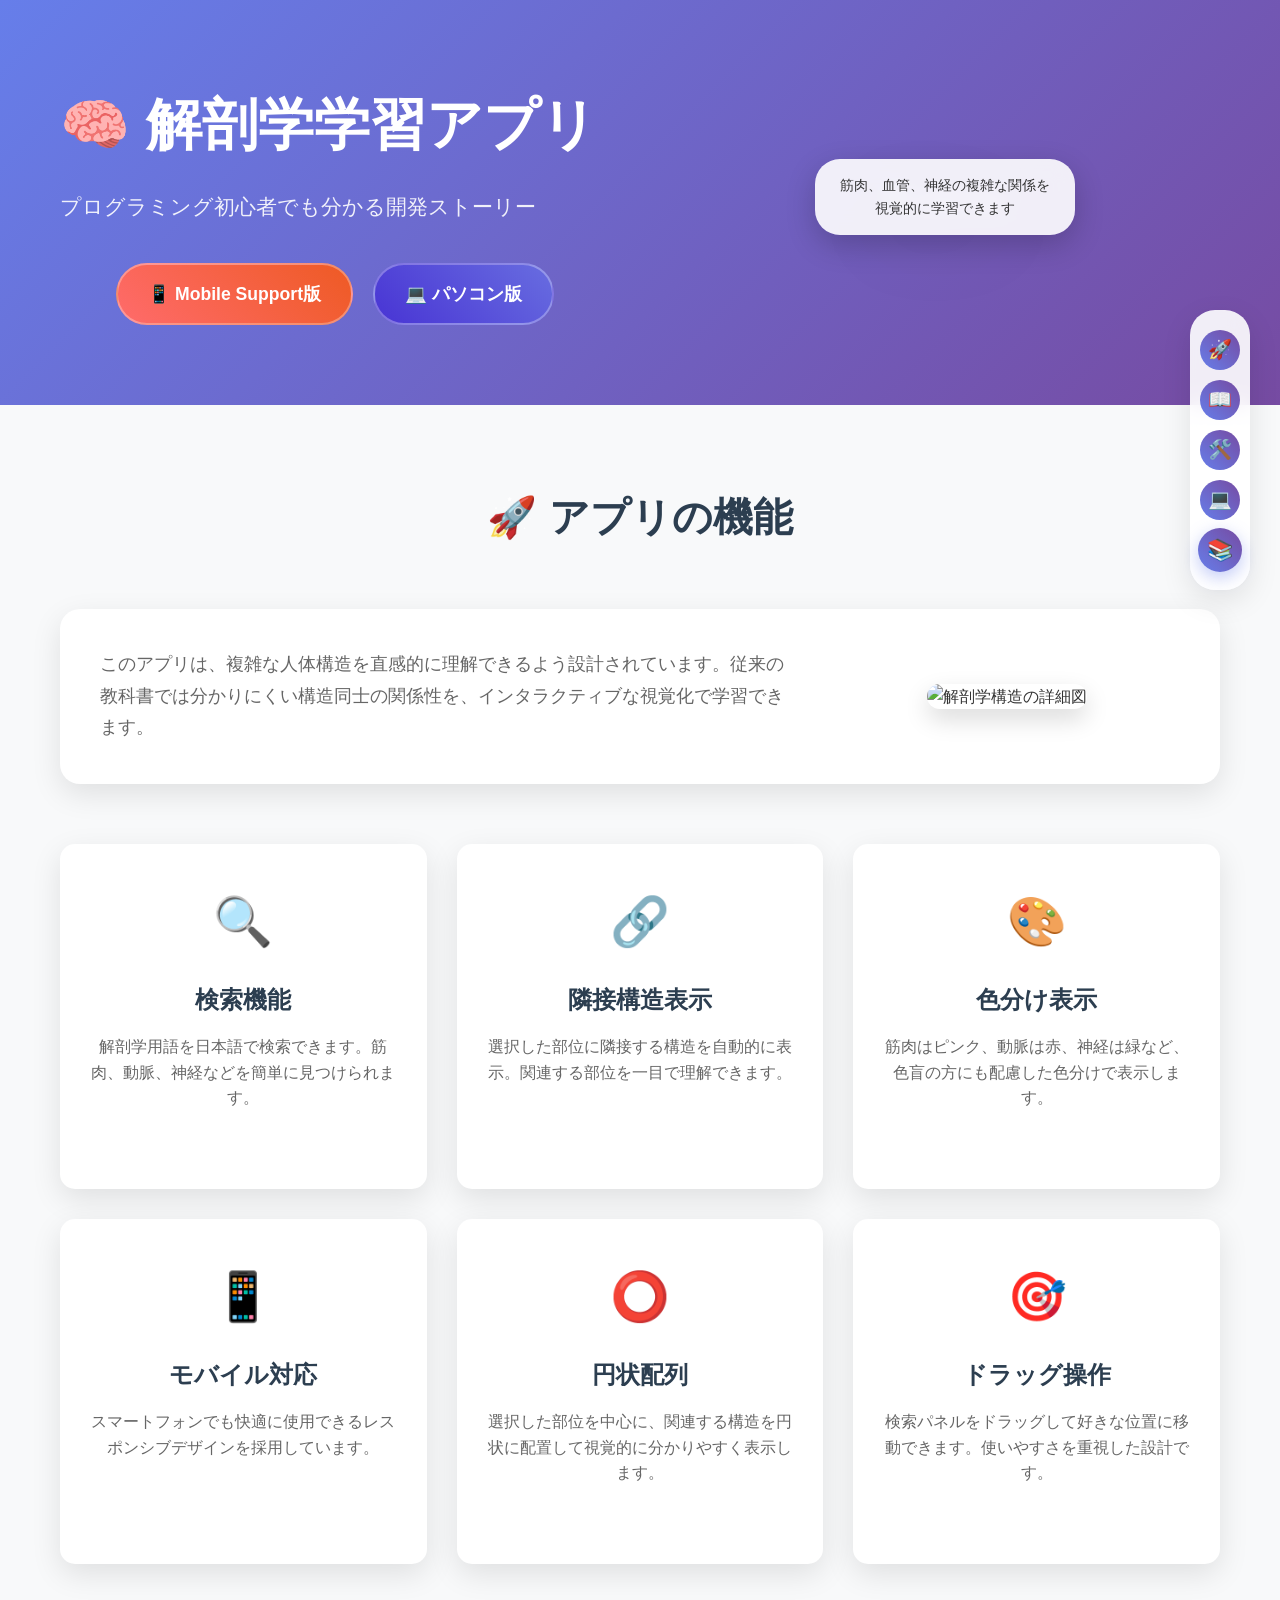
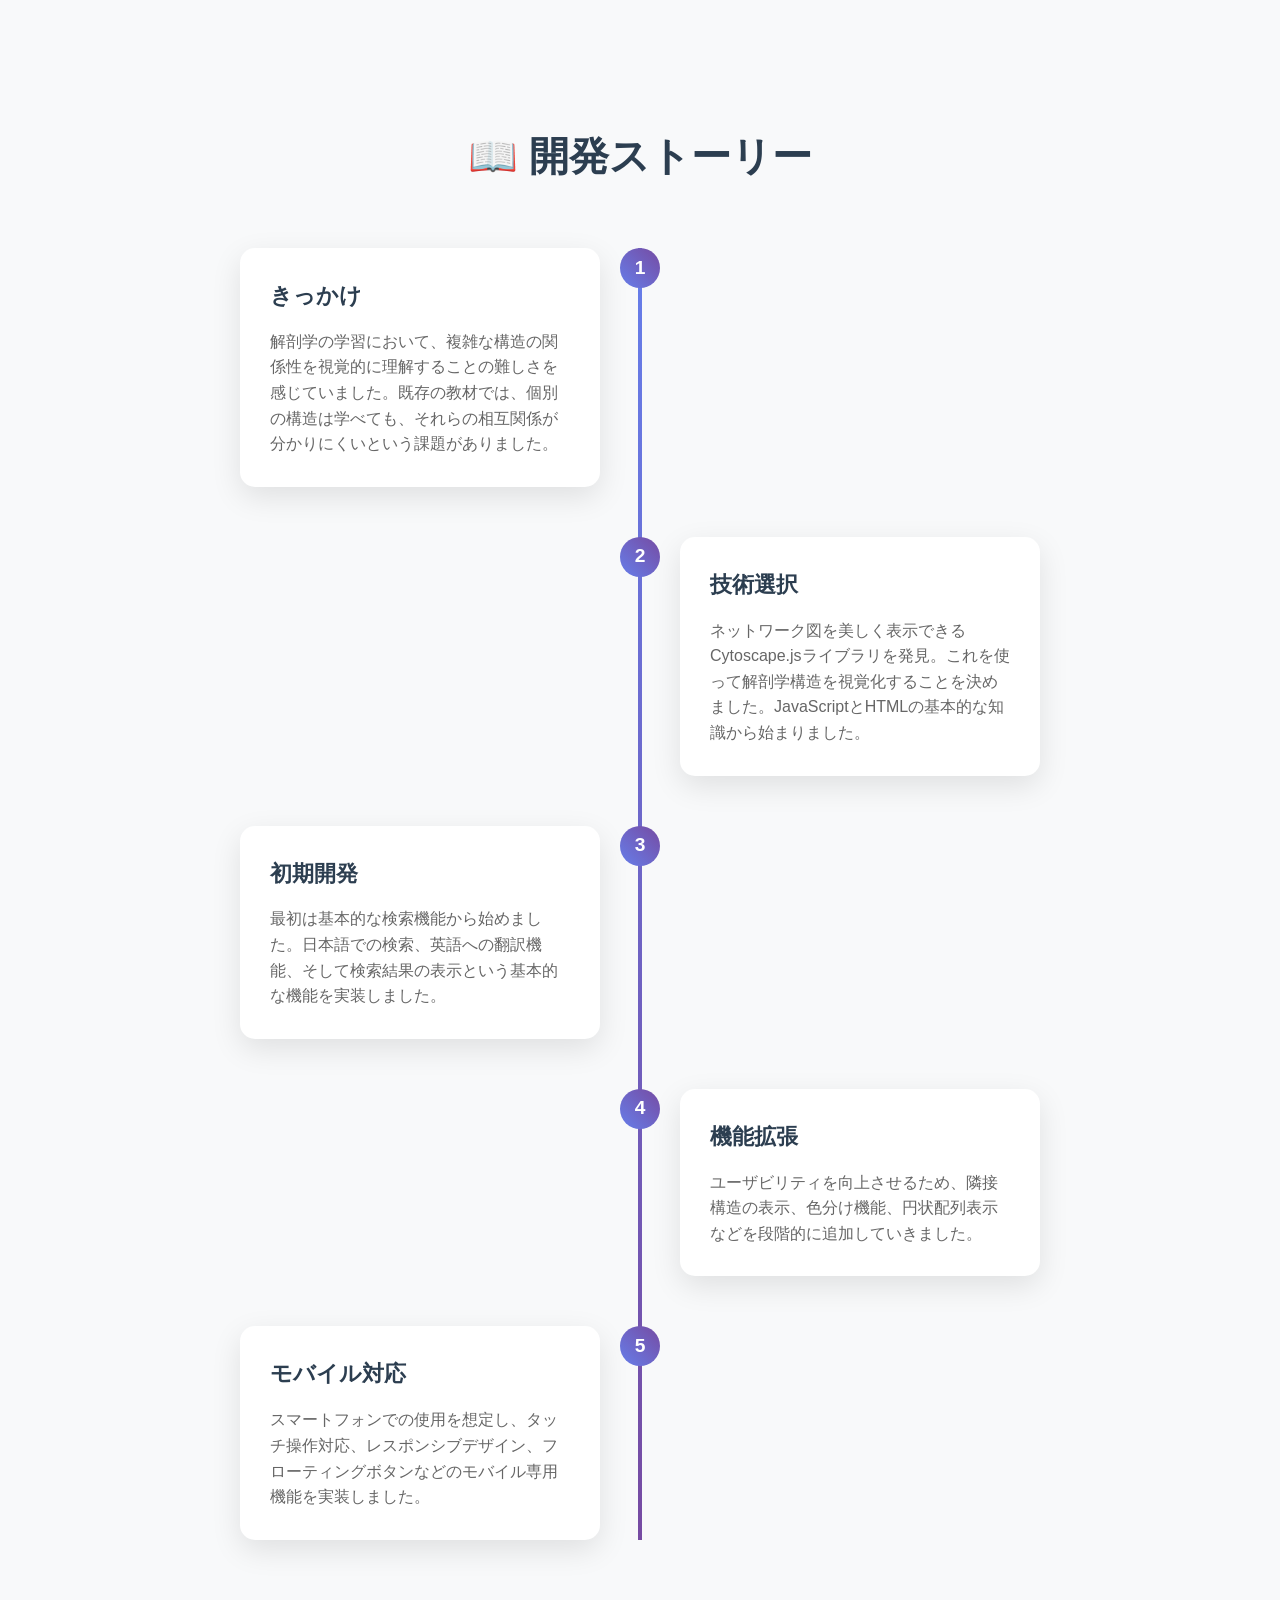
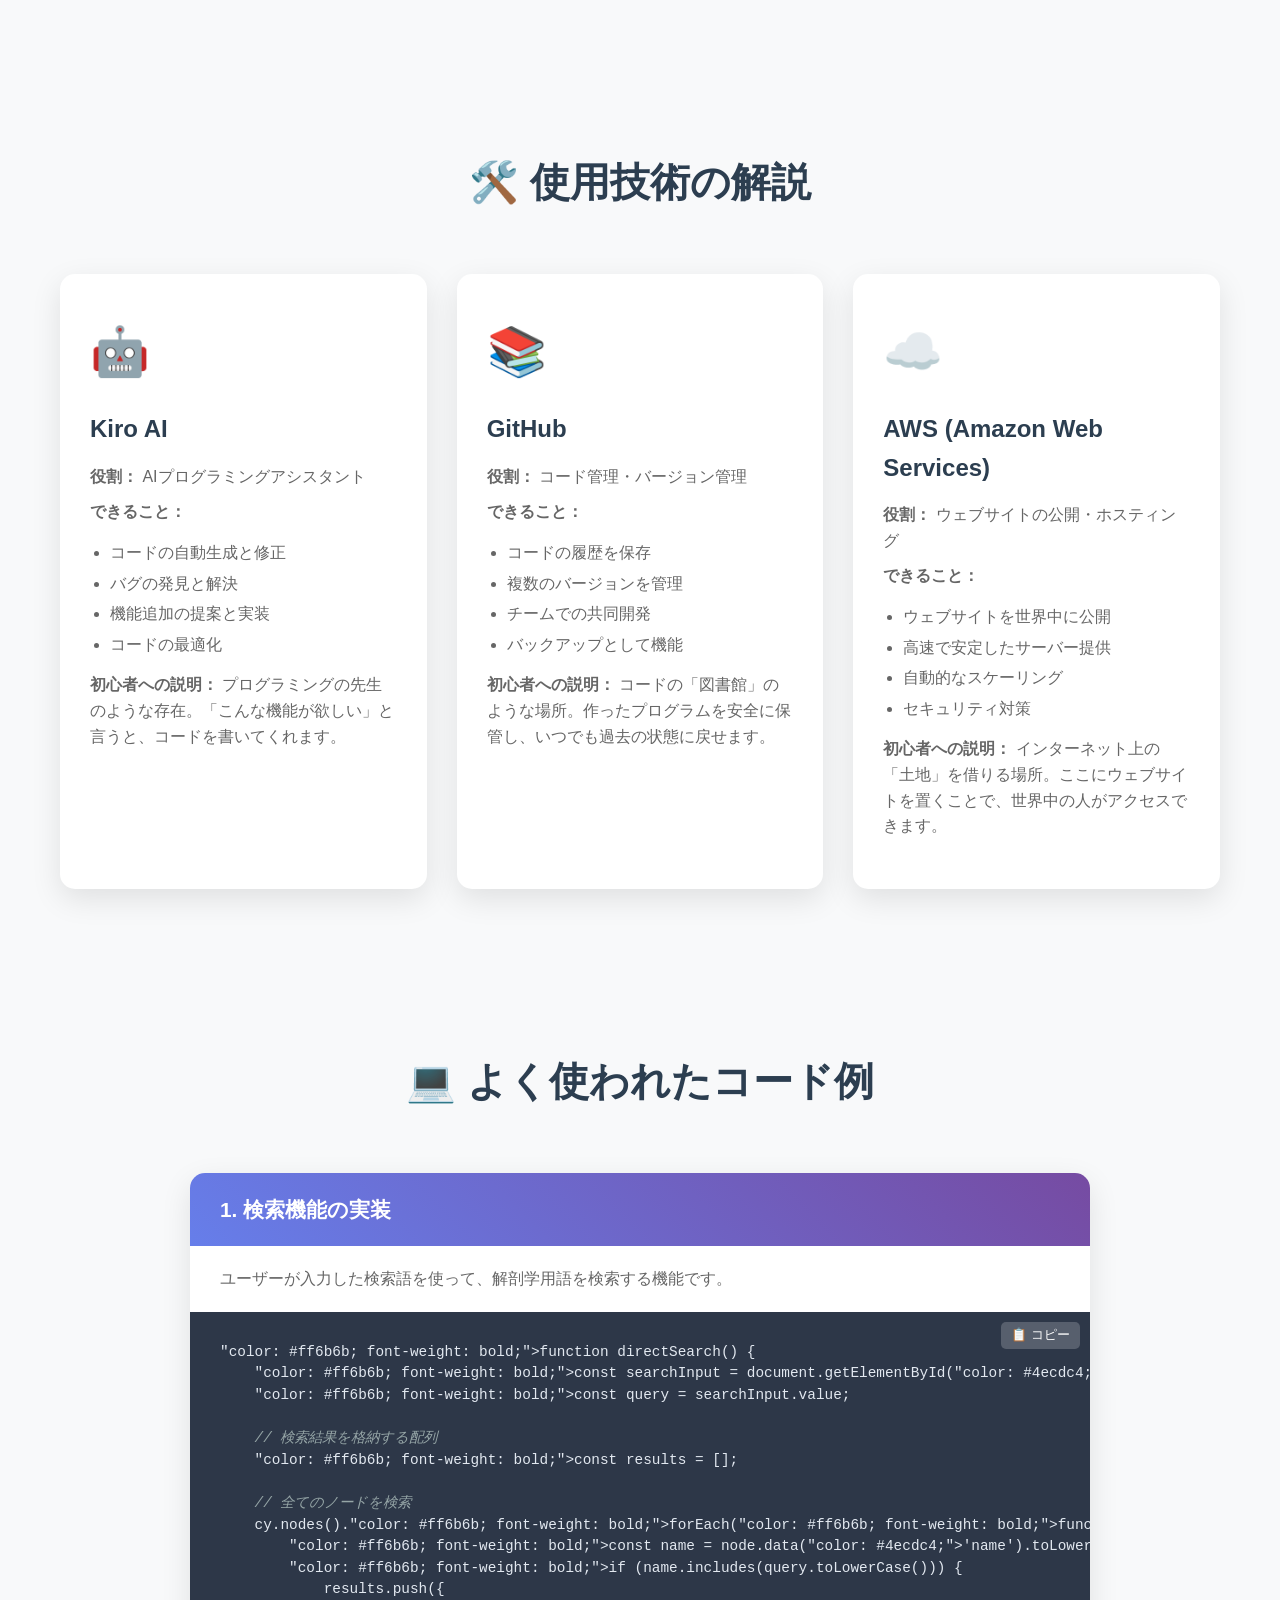
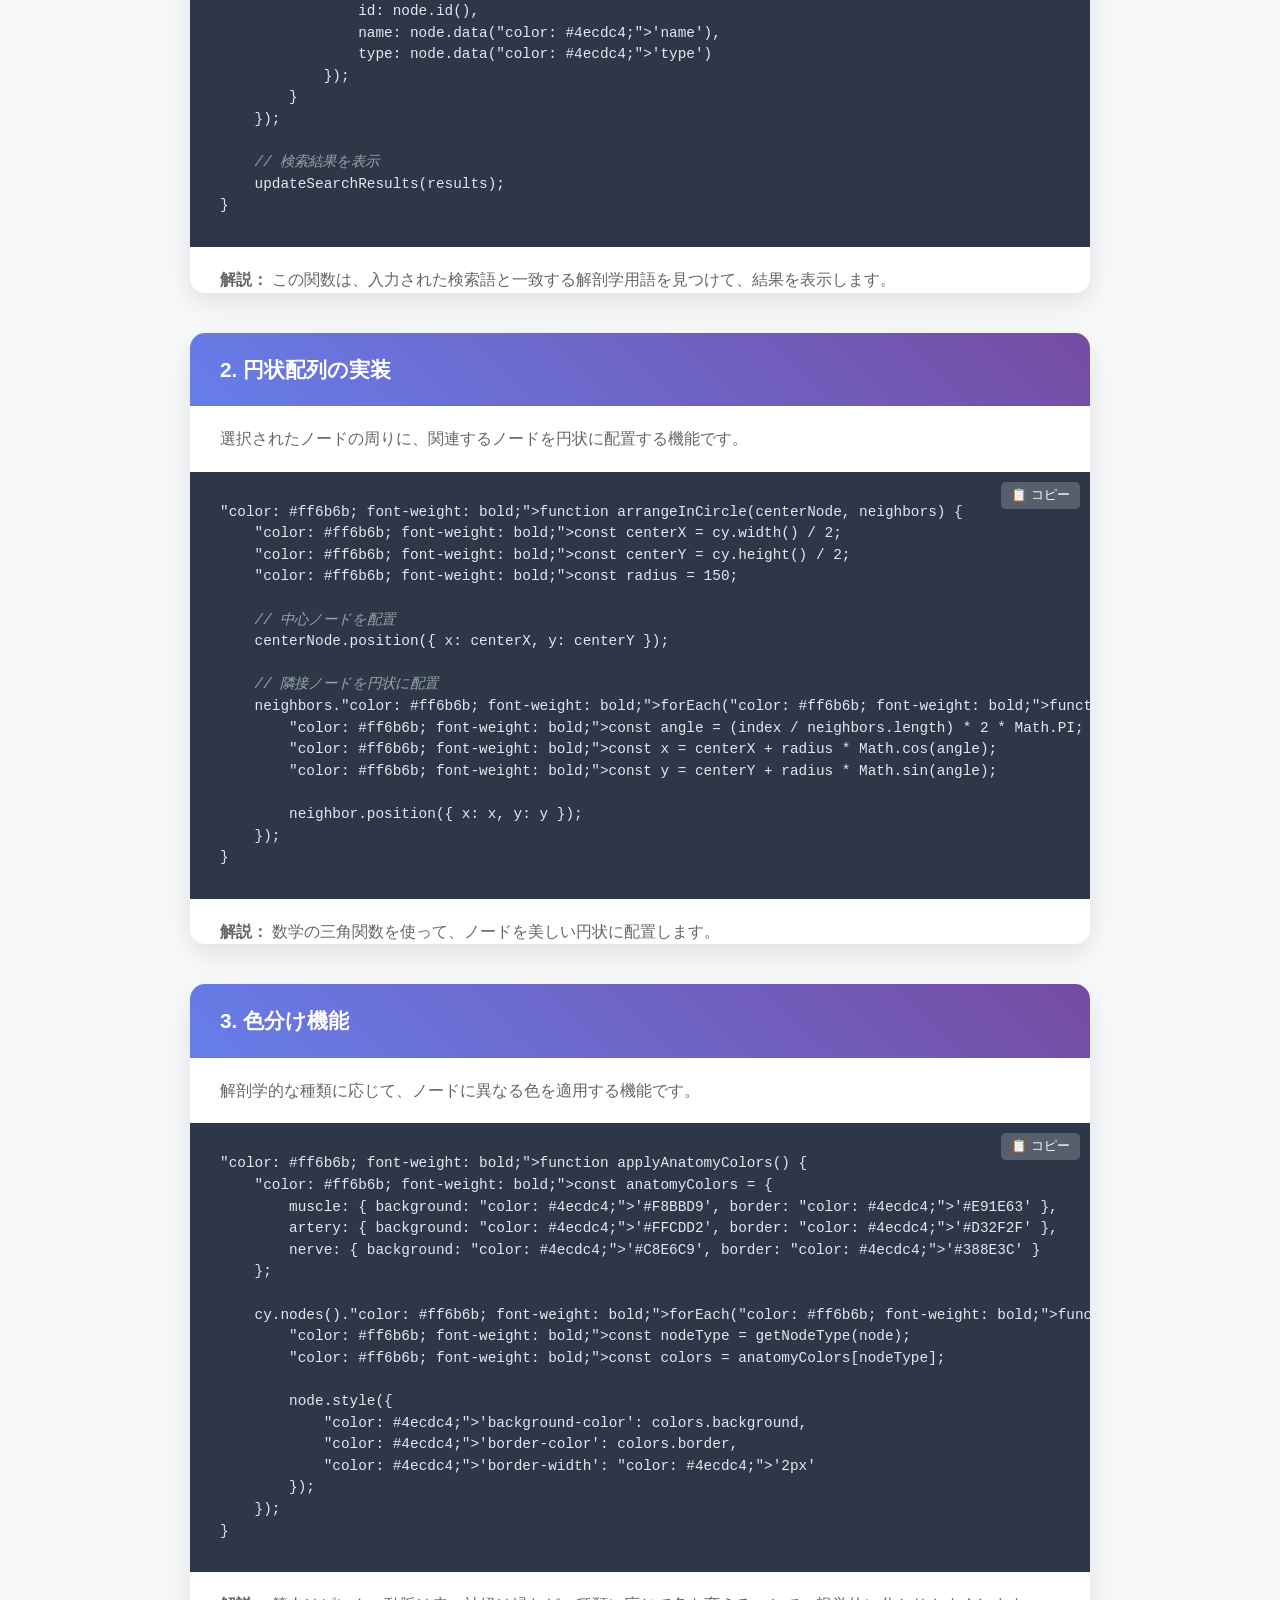
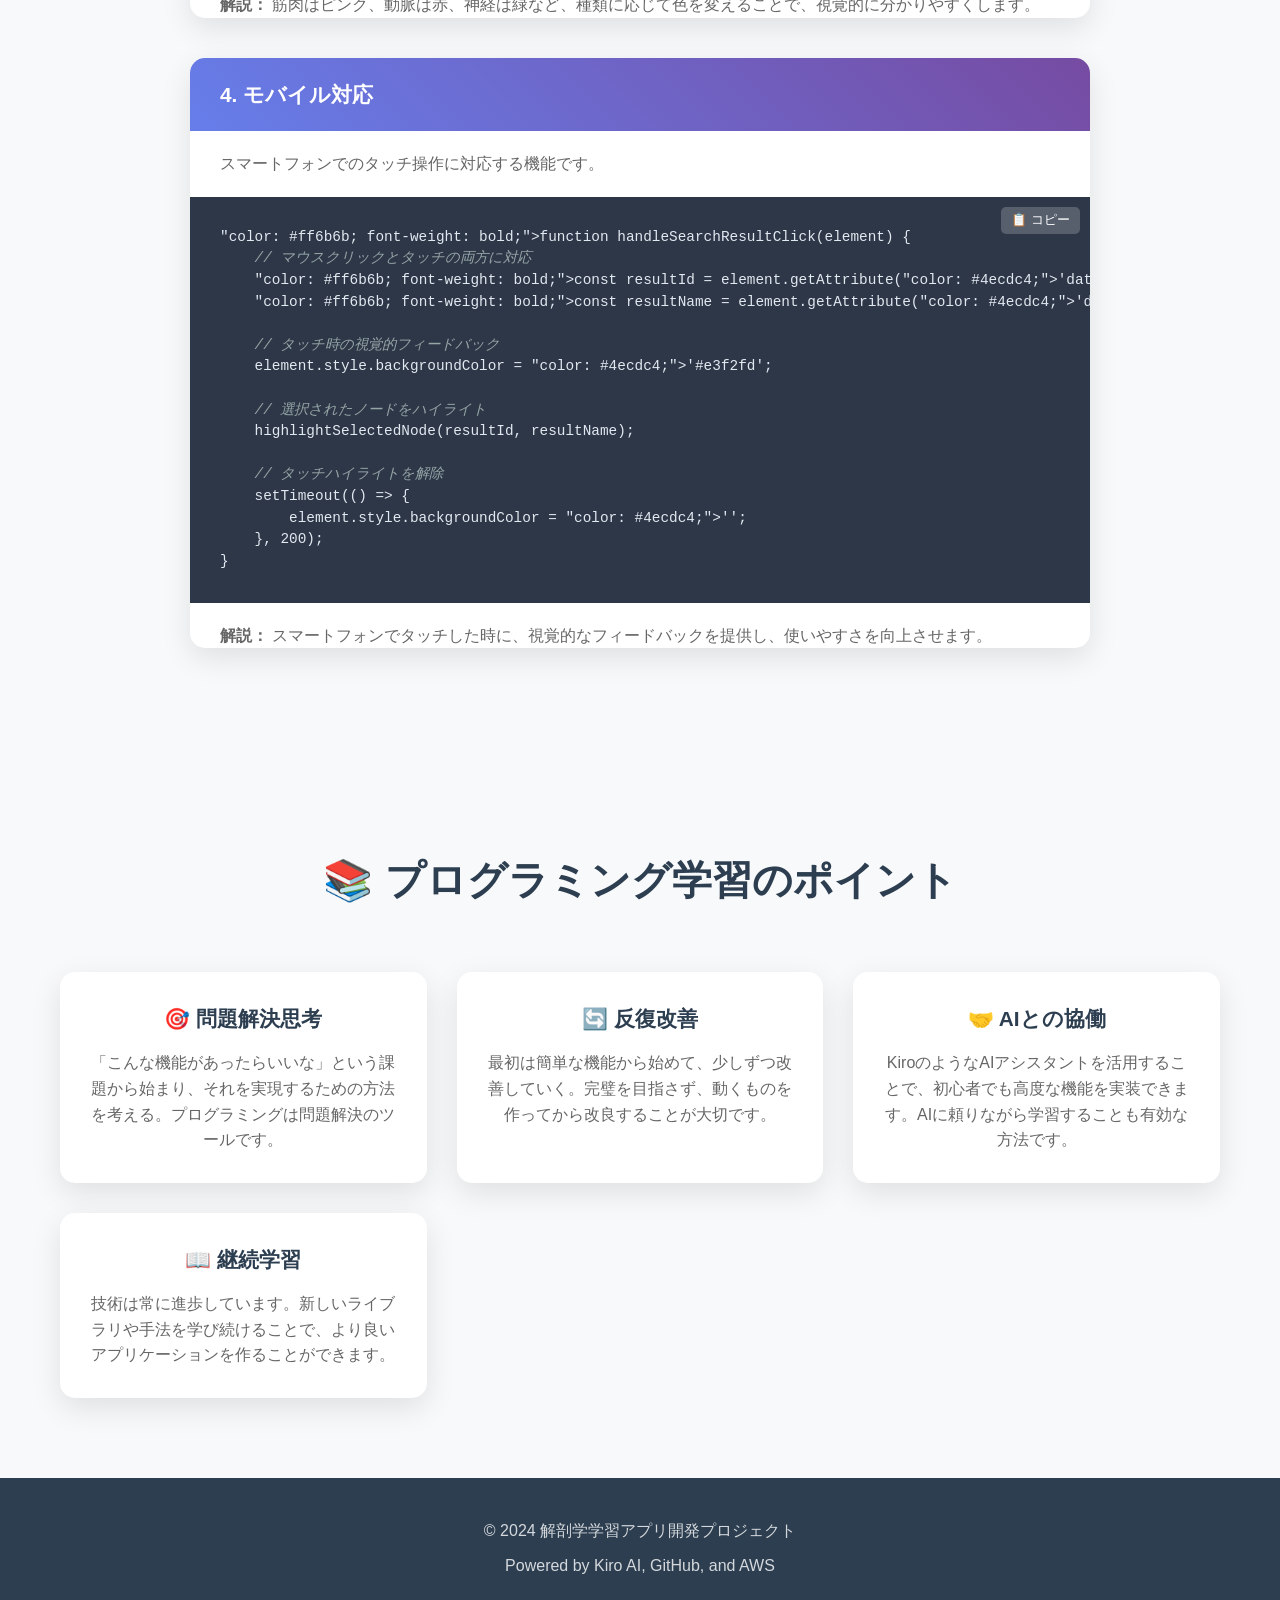
==== commit 27cff5e5: "Add interactive feature demo modal and update app version naming Changes: 1. Updated 'Cytoscape2版' t" ====
--- a/introduction.html
+++ b/introduction.html
@@ -18,7 +18,7 @@
                             📱 Mobile Support版
                         </a>
                         <a href="index.html?branch=cytoscape2" class="app-link cytoscape">
-                            🔬 Cytoscape2版
+                            💻 パソコン版
                         </a>
                     </div>
                 </div>
@@ -46,35 +46,41 @@
                     </div>
                 </div>
                 <div class="features-grid">
-                    <div class="feature-card">
+                    <div class="feature-card" onclick="showFeatureDemo('search')">
                         <div class="feature-icon">🔍</div>
                         <h3>検索機能</h3>
                         <p>解剖学用語を日本語で検索できます。筋肉、動脈、神経などを簡単に見つけられます。</p>
-                    </div>
-                    <div class="feature-card">
+                        <div class="click-hint">クリックして実際の画面を見る</div>
+                    </div>
+                    <div class="feature-card" onclick="showFeatureDemo('adjacent')">
                         <div class="feature-icon">🔗</div>
                         <h3>隣接構造表示</h3>
                         <p>選択した部位に隣接する構造を自動的に表示。関連する部位を一目で理解できます。</p>
-                    </div>
-                    <div class="feature-card">
+                        <div class="click-hint">クリックして実際の画面を見る</div>
+                    </div>
+                    <div class="feature-card" onclick="showFeatureDemo('colors')">
                         <div class="feature-icon">🎨</div>
                         <h3>色分け表示</h3>
                         <p>筋肉はピンク、動脈は赤、神経は緑など、色盲の方にも配慮した色分けで表示します。</p>
-                    </div>
-                    <div class="feature-card">
+                        <div class="click-hint">クリックして実際の画面を見る</div>
+                    </div>
+                    <div class="feature-card" onclick="showFeatureDemo('mobile')">
                         <div class="feature-icon">📱</div>
                         <h3>モバイル対応</h3>
                         <p>スマートフォンでも快適に使用できるレスポンシブデザインを採用しています。</p>
-                    </div>
-                    <div class="feature-card">
+                        <div class="click-hint">クリックして実際の画面を見る</div>
+                    </div>
+                    <div class="feature-card" onclick="showFeatureDemo('circular')">
                         <div class="feature-icon">⭕</div>
                         <h3>円状配列</h3>
                         <p>選択した部位を中心に、関連する構造を円状に配置して視覚的に分かりやすく表示します。</p>
-                    </div>
-                    <div class="feature-card">
+                        <div class="click-hint">クリックして実際の画面を見る</div>
+                    </div>
+                    <div class="feature-card" onclick="showFeatureDemo('drag')">
                         <div class="feature-icon">🎯</div>
                         <h3>ドラッグ操作</h3>
                         <p>検索パネルをドラッグして好きな位置に移動できます。使いやすさを重視した設計です。</p>
+                        <div class="click-hint">クリックして実際の画面を見る</div>
                     </div>
                 </div>
             </div>
@@ -303,6 +309,20 @@
         </section>
     </main>
 
+    <!-- 機能デモ用モーダル -->
+    <div id="feature-modal" class="modal">
+        <div class="modal-content">
+            <div class="modal-header">
+                <h3 id="modal-title">機能デモ</h3>
+                <span class="close" onclick="closeFeatureDemo()">&times;</span>
+            </div>
+            <div class="modal-body">
+                <img id="modal-image" src="" alt="機能デモ画像" class="demo-image">
+                <p id="modal-description">機能の詳細説明がここに表示されます。</p>
+            </div>
+        </div>
+    </div>
+
     <footer>
         <div class="container">
             <p>&copy; 2024 解剖学学習アプリ開発プロジェクト</p>
--- a/styles/introduction.css
+++ b/styles/introduction.css
@@ -202,6 +202,20 @@
 .feature-card:hover {
     transform: translateY(-10px);
     box-shadow: 0 20px 40px rgba(0, 0, 0, 0.15);
+    cursor: pointer;
+}
+
+.click-hint {
+    margin-top: 15px;
+    font-size: 0.9rem;
+    color: #667eea;
+    font-weight: 600;
+    opacity: 0;
+    transition: opacity 0.3s ease;
+}
+
+.feature-card:hover .click-hint {
+    opacity: 1;
 }
 
 .feature-icon {
@@ -595,4 +609,114 @@
 .section.visible {
     opacity: 1;
     transform: translateY(0);
+}
+/* モーダル */
+
+.modal {
+    display: none;
+    position: fixed;
+    z-index: 2000;
+    left: 0;
+    top: 0;
+    width: 100%;
+    height: 100%;
+    background-color: rgba(0, 0, 0, 0.8);
+    backdrop-filter: blur(5px);
+}
+
+.modal-content {
+    background-color: white;
+    margin: 5% auto;
+    padding: 0;
+    border-radius: 15px;
+    width: 90%;
+    max-width: 800px;
+    max-height: 80vh;
+    overflow: hidden;
+    box-shadow: 0 20px 60px rgba(0, 0, 0, 0.3);
+    animation: modalSlideIn 0.3s ease-out;
+}
+
+@keyframes modalSlideIn {
+    from {
+        opacity: 0;
+        transform: translateY(-50px) scale(0.9);
+    }
+    to {
+        opacity: 1;
+        transform: translateY(0) scale(1);
+    }
+}
+
+.modal-header {
+    background: linear-gradient(45deg, #667eea, #764ba2);
+    color: white;
+    padding: 20px 30px;
+    display: flex;
+    justify-content: space-between;
+    align-items: center;
+}
+
+.modal-header h3 {
+    margin: 0;
+    font-size: 1.5rem;
+    font-weight: 600;
+}
+
+.close {
+    color: white;
+    font-size: 28px;
+    font-weight: bold;
+    cursor: pointer;
+    transition: opacity 0.3s ease;
+}
+
+.close:hover {
+    opacity: 0.7;
+}
+
+.modal-body {
+    padding: 30px;
+    text-align: center;
+}
+
+.demo-image {
+    max-width: 100%;
+    height: auto;
+    max-height: 400px;
+    border-radius: 10px;
+    box-shadow: 0 10px 30px rgba(0, 0, 0, 0.2);
+    margin-bottom: 20px;
+}
+
+#modal-description {
+    font-size: 1.1rem;
+    line-height: 1.6;
+    color: #666;
+    margin: 0;
+}
+
+/* モーダルレスポンシブ */
+@media (max-width: 768px) {
+    .modal-content {
+        width: 95%;
+        margin: 10% auto;
+        max-height: 70vh;
+    }
+    
+    .modal-header {
+        padding: 15px 20px;
+    }
+    
+    .modal-header h3 {
+        font-size: 1.3rem;
+    }
+    
+    .modal-body {
+        padding: 20px;
+    }
+    
+    .demo-image {
+        max-height: 250px;
+    }
 }
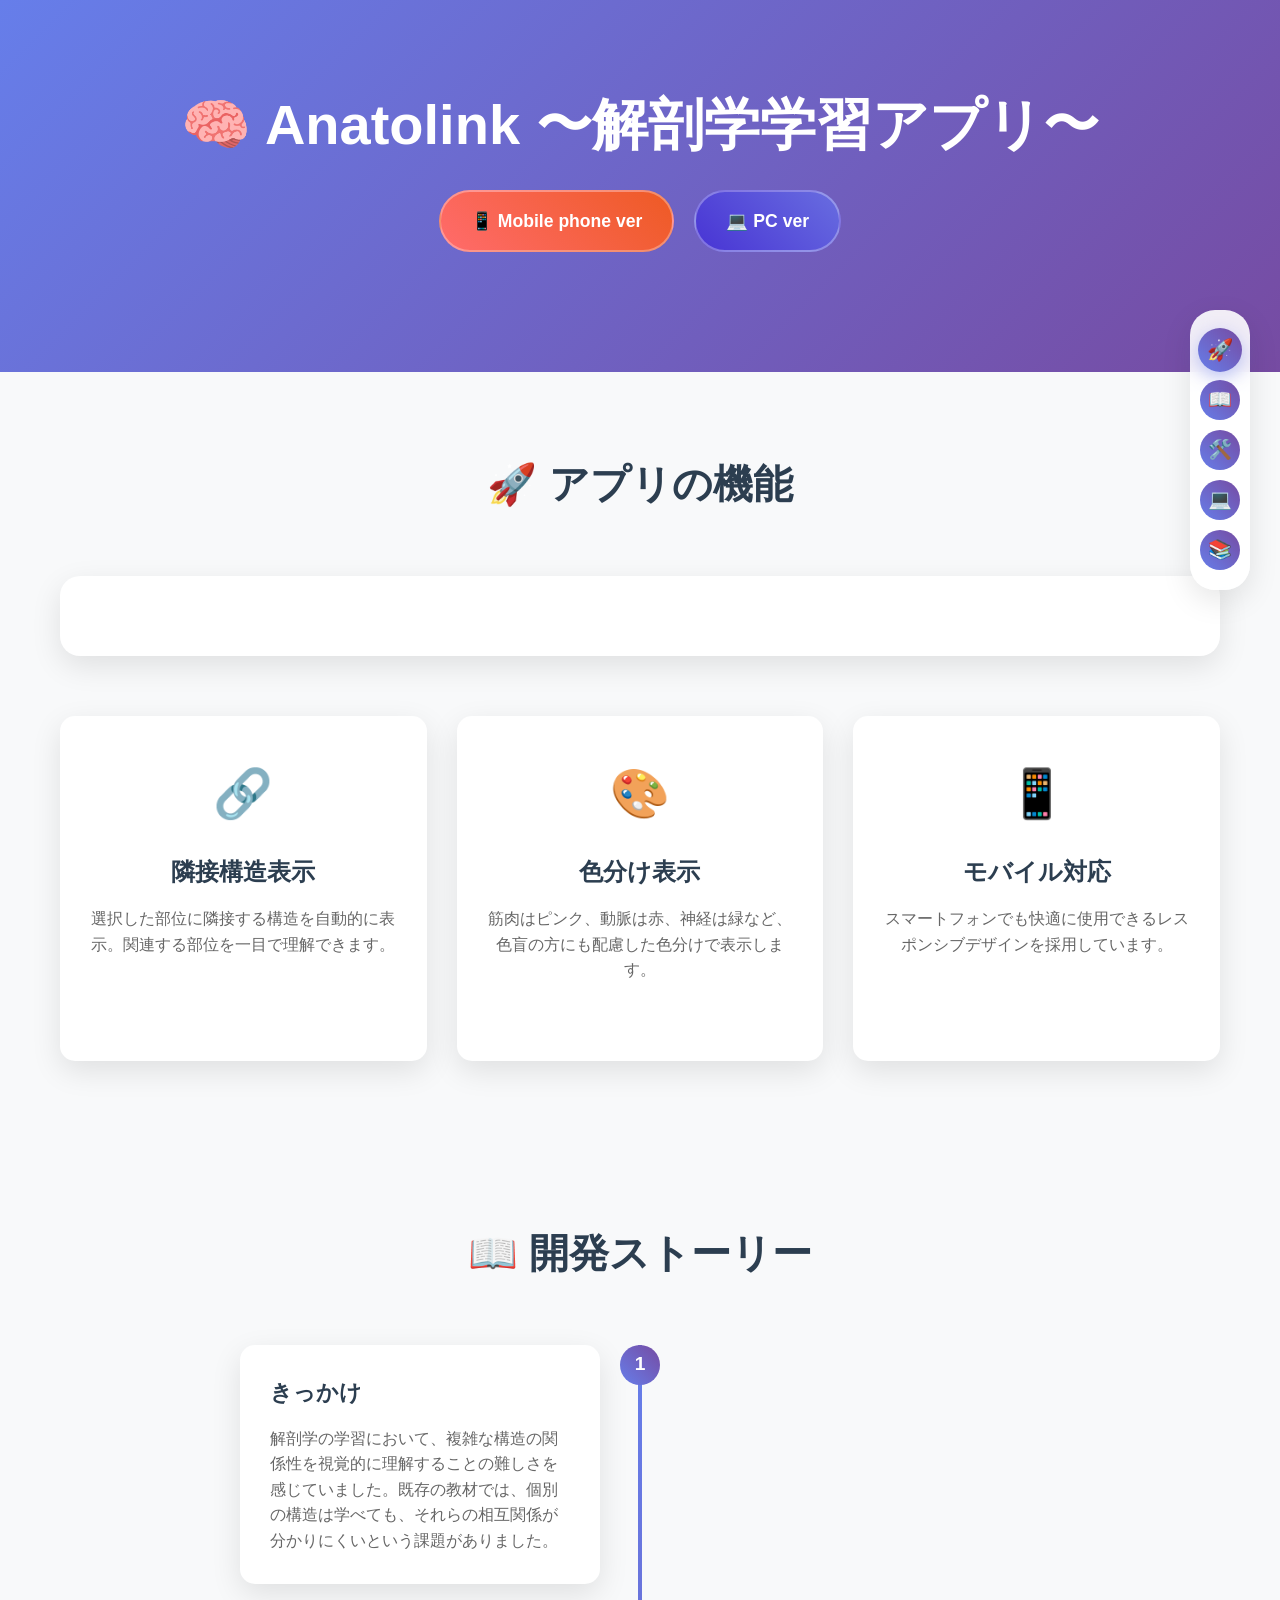
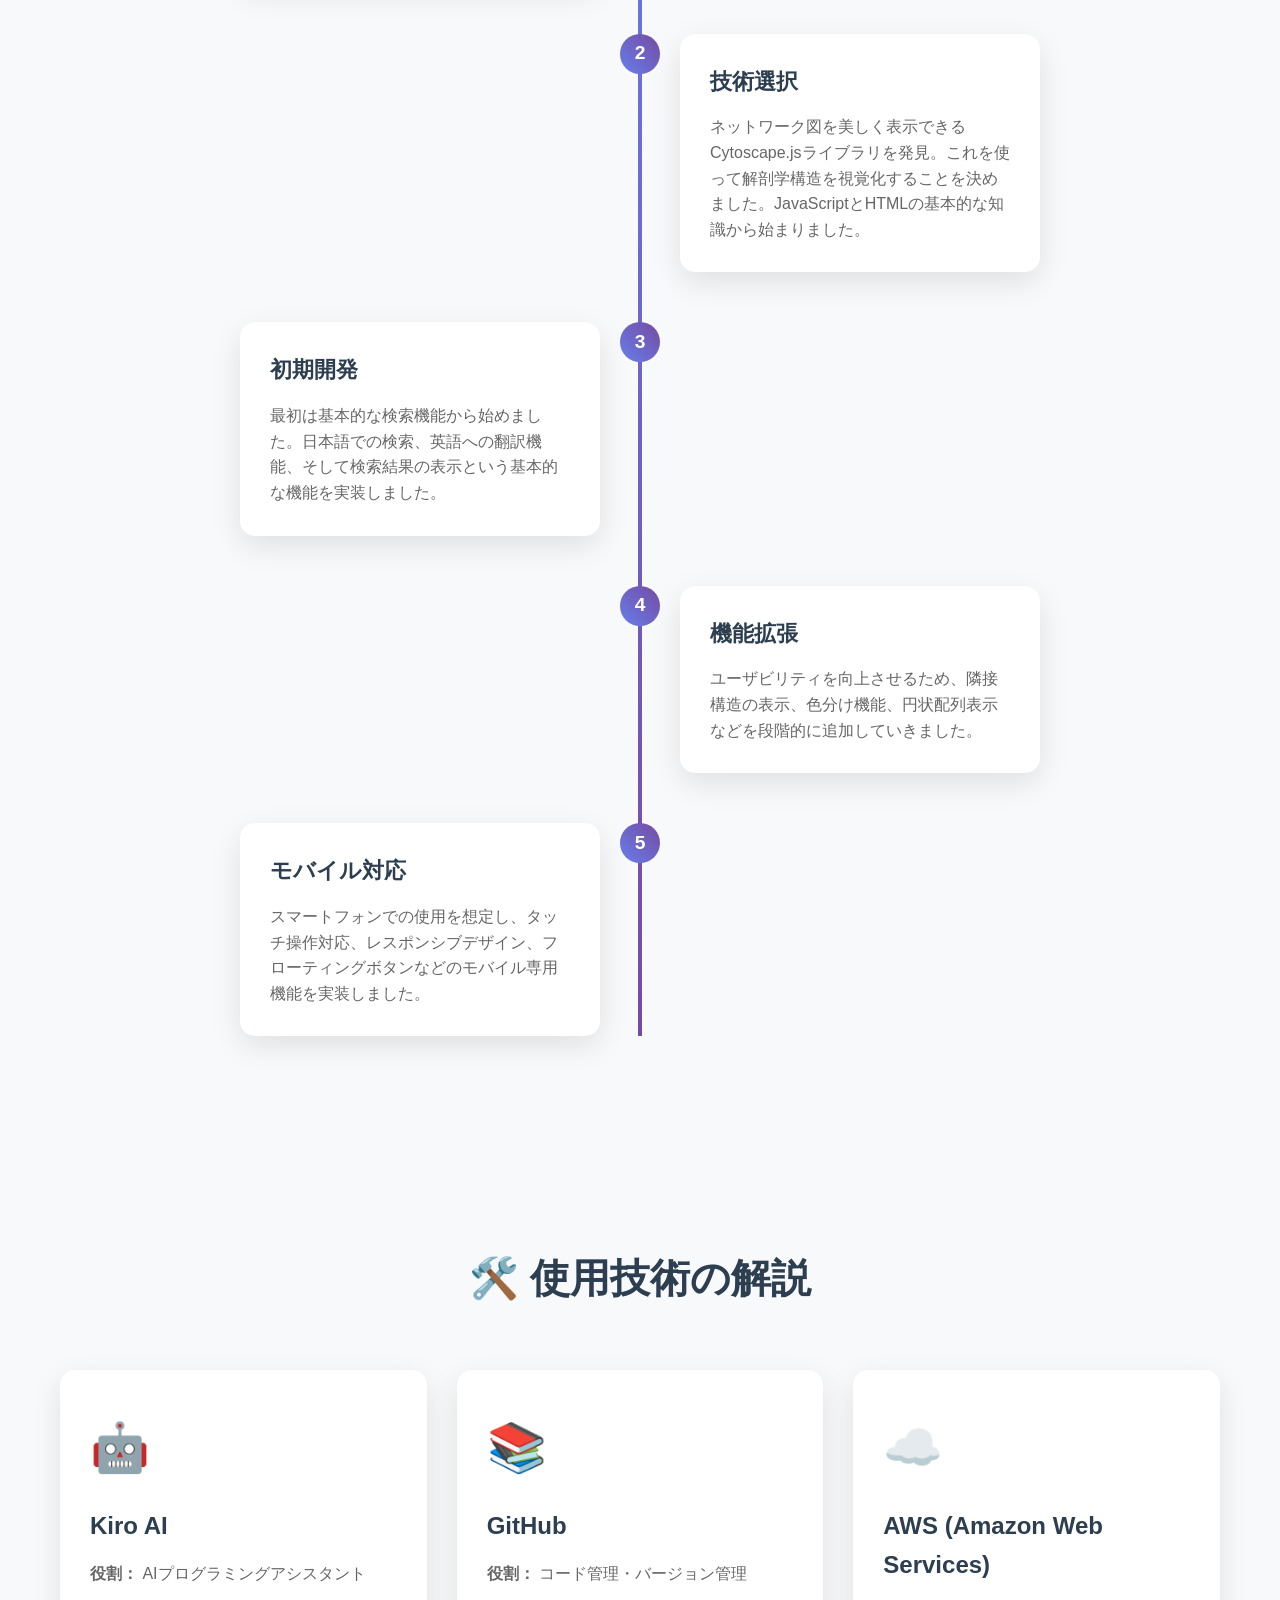
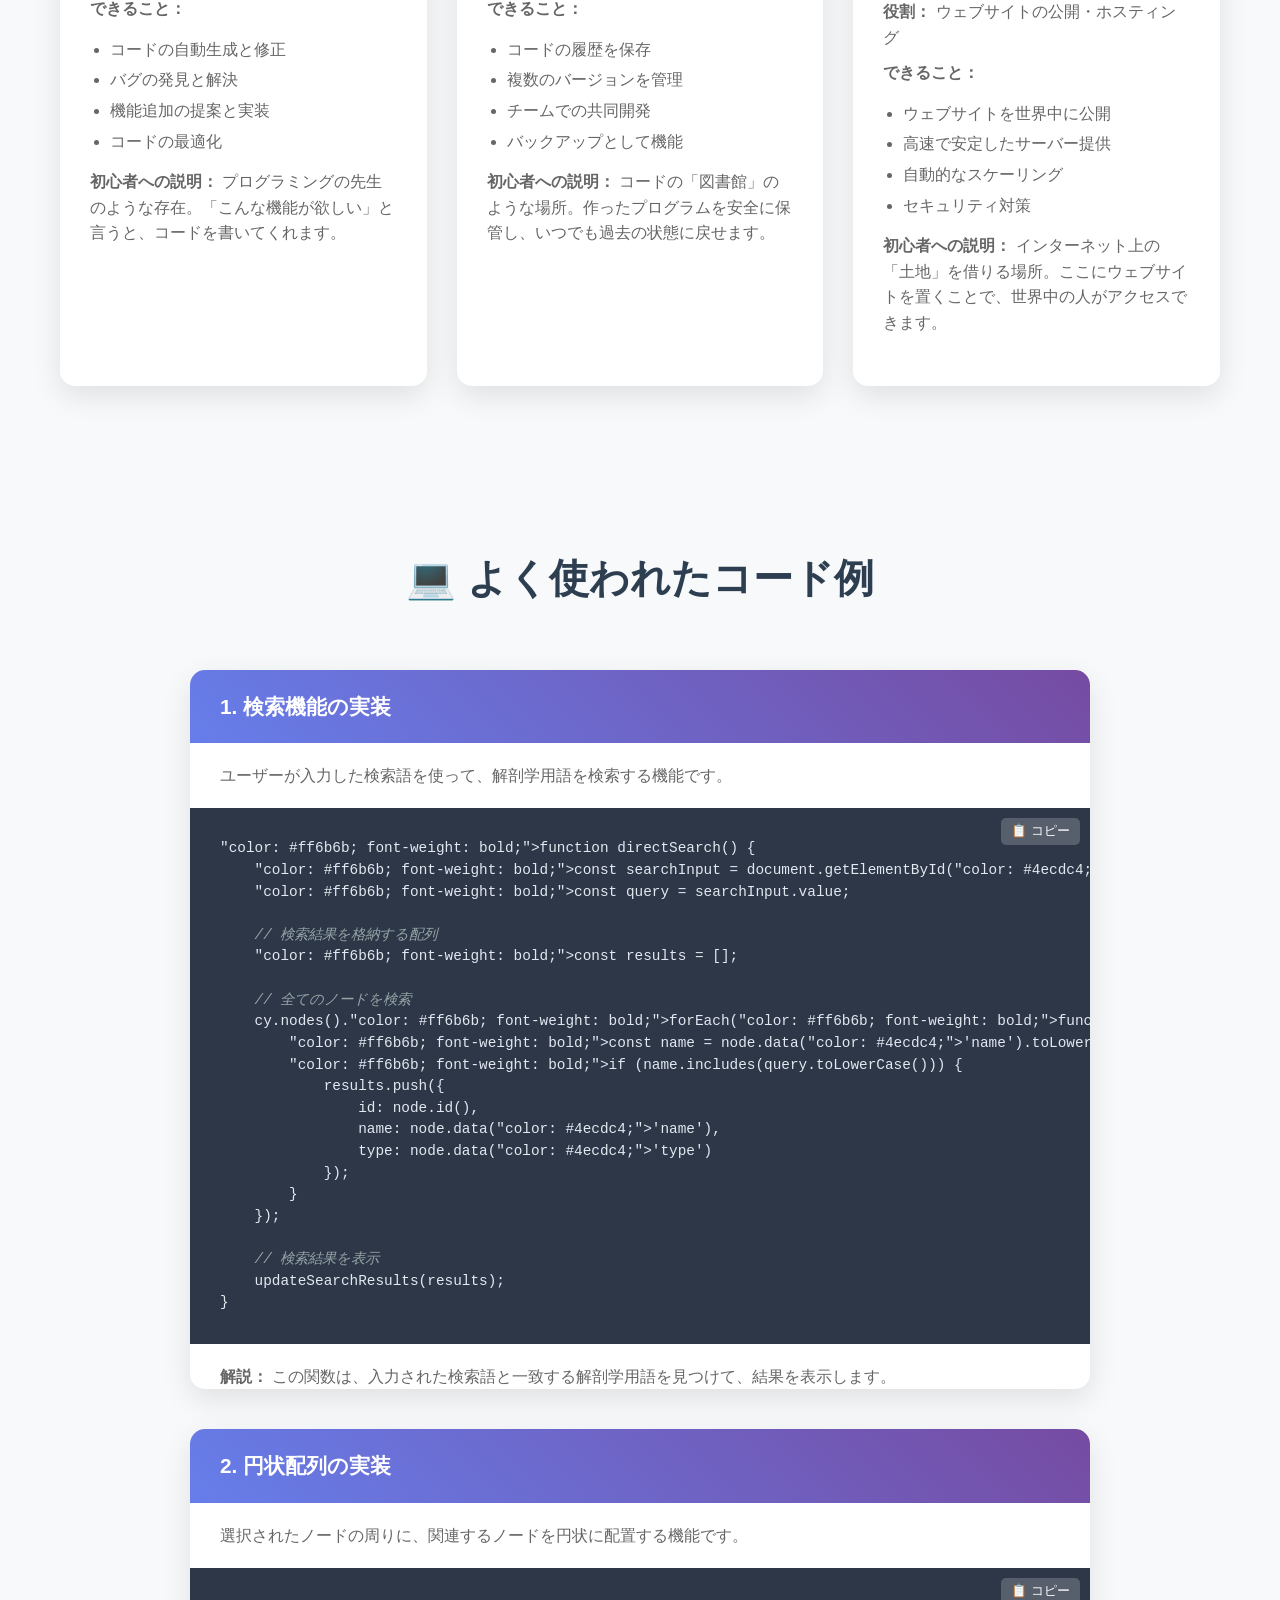
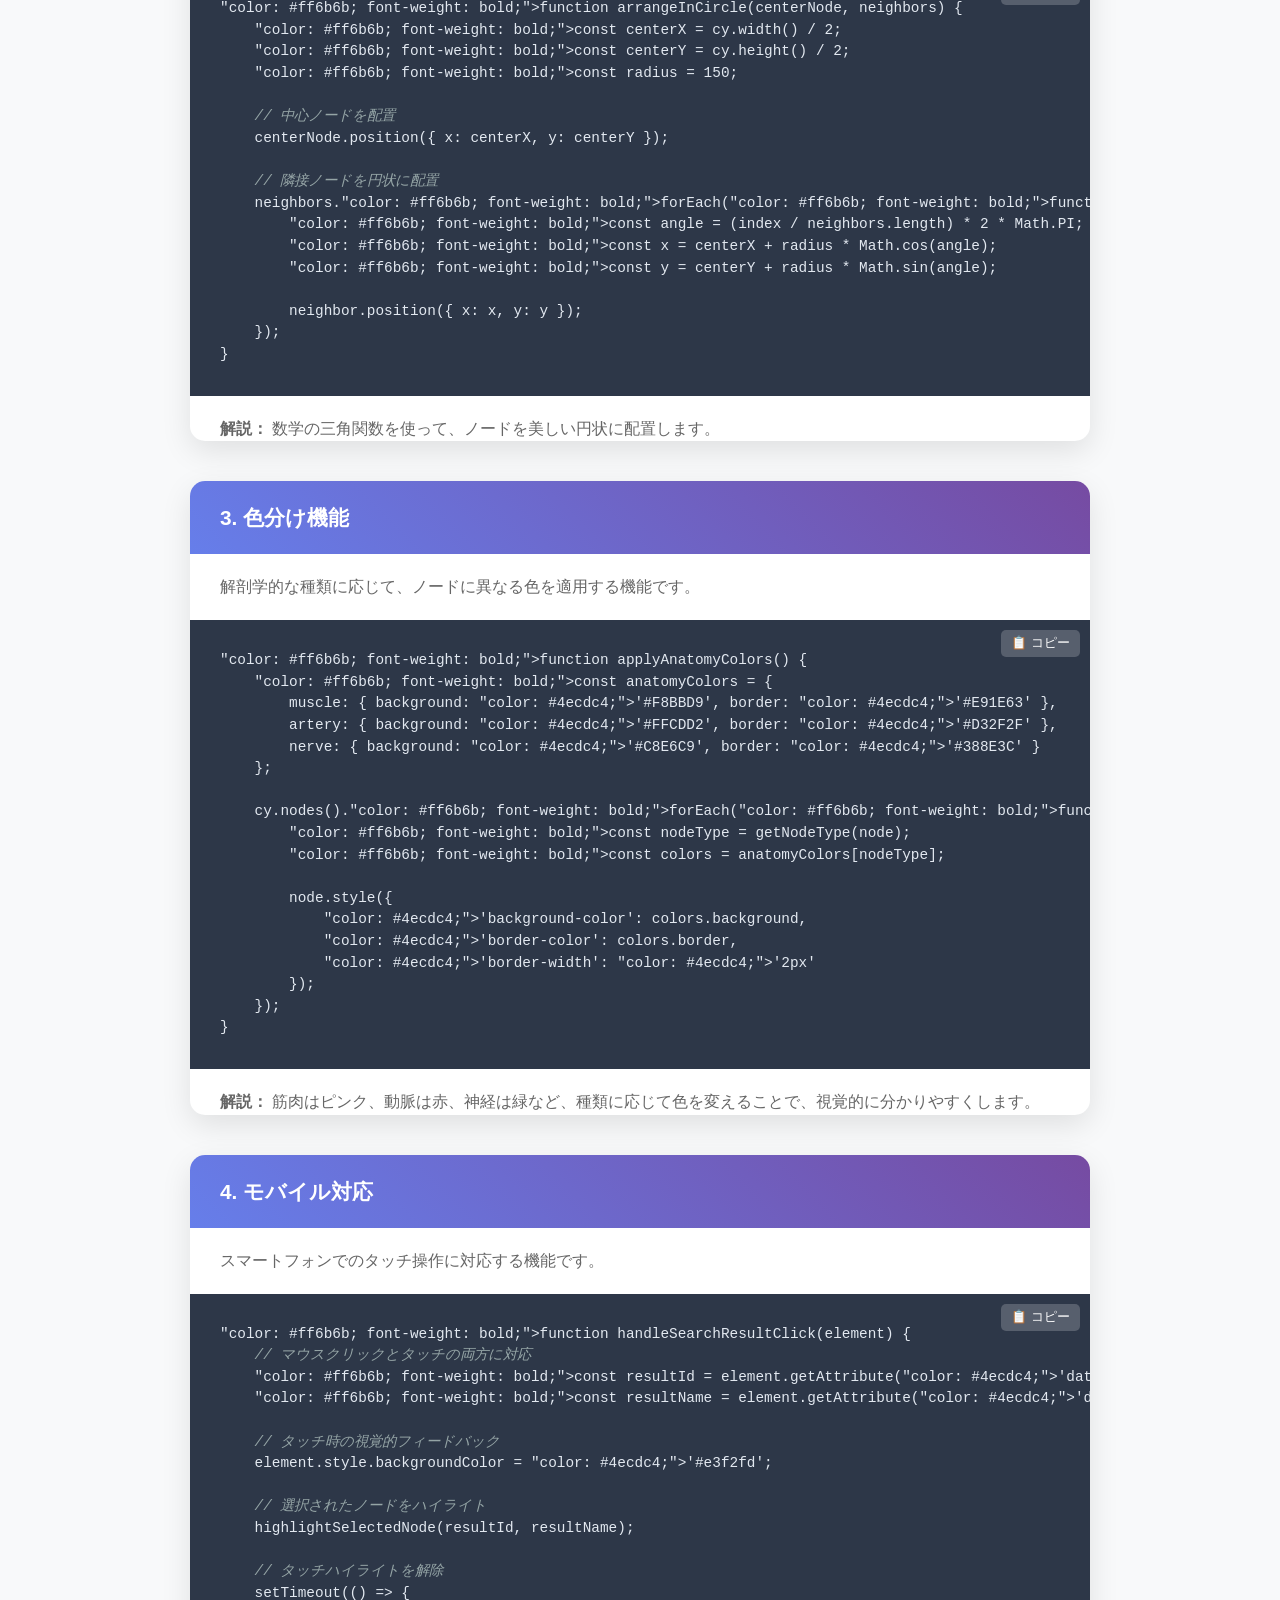
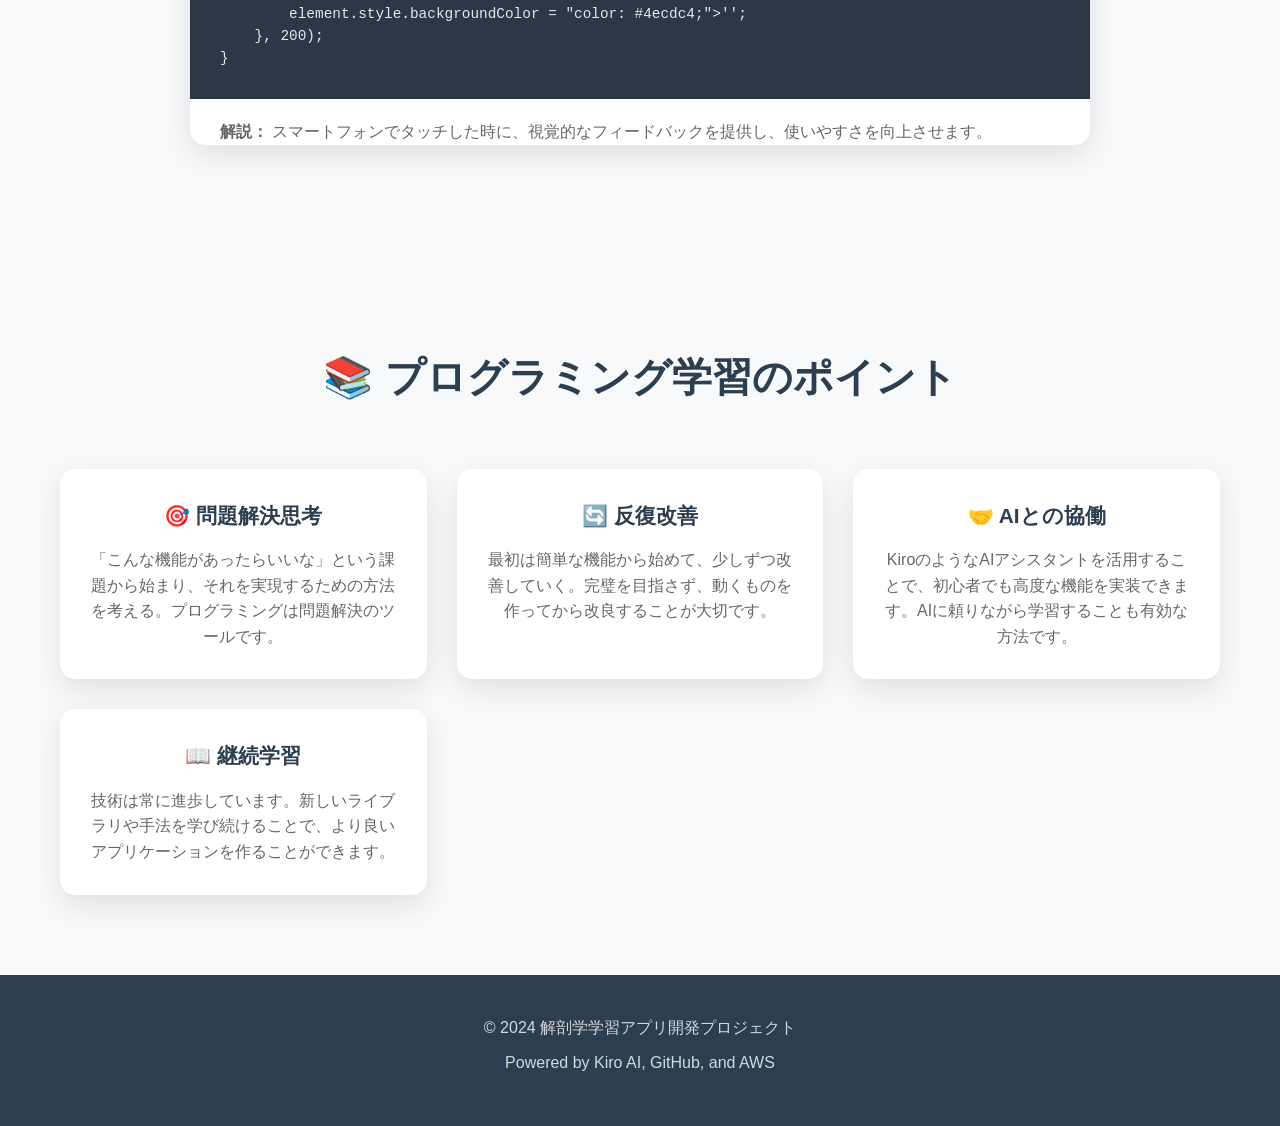
==== commit bcd0fbbc: "Clean up image files and prepare for actual screenshots - Removed invalid text-based placeholder fil" ====
--- a/introduction.html
+++ b/introduction.html
@@ -1,34 +1,32 @@
 <!DOCTYPE html>
 <html lang="ja">
+
 <head>
     <meta charset="UTF-8">
     <meta name="viewport" content="width=device-width, initial-scale=1.0">
     <title>解剖学学習アプリ - 開発ストーリー</title>
     <link rel="stylesheet" href="styles/introduction.css">
 </head>
+
 <body>
     <header class="hero">
         <div class="container">
             <div class="hero-content">
                 <div class="hero-text">
-                    <h1>🧠 解剖学学習アプリ</h1>
-                    <p class="subtitle">プログラミング初心者でも分かる開発ストーリー</p>
+                    <h1>🧠 Anatolink 〜解剖学学習アプリ〜</h1>
                     <div class="app-links">
                         <a href="index.html?branch=mobile-support" class="app-link mobile">
-                            📱 Mobile Support版
+                            📱 Mobile phone ver
                         </a>
                         <a href="index.html?branch=cytoscape2" class="app-link cytoscape">
-                            💻 パソコン版
+                            💻 PC ver
                         </a>
                     </div>
                 </div>
                 <div class="hero-image">
-                    <img src="images/anatomy-illustration.png" alt="人体解剖学図" class="anatomy-illustration">
-                    <div class="image-overlay">
-                        <p>筋肉、血管、神経の複雑な関係を<br>視覚的に学習できます</p>
-                    </div>
-                </div>
-            </div>
+                </div>
+            </div>
+        </div>
         </div>
     </header>
 
@@ -38,20 +36,9 @@
             <div class="container">
                 <h2>🚀 アプリの機能</h2>
                 <div class="features-intro">
-                    <div class="features-description">
-                        <p>このアプリは、複雑な人体構造を直感的に理解できるよう設計されています。従来の教科書では分かりにくい構造同士の関係性を、インタラクティブな視覚化で学習できます。</p>
-                    </div>
-                    <div class="features-image">
-                        <img src="images/anatomy-illustration.png" alt="解剖学構造の詳細図" class="features-anatomy-img">
-                    </div>
+                    
                 </div>
                 <div class="features-grid">
-                    <div class="feature-card" onclick="showFeatureDemo('search')">
-                        <div class="feature-icon">🔍</div>
-                        <h3>検索機能</h3>
-                        <p>解剖学用語を日本語で検索できます。筋肉、動脈、神経などを簡単に見つけられます。</p>
-                        <div class="click-hint">クリックして実際の画面を見る</div>
-                    </div>
                     <div class="feature-card" onclick="showFeatureDemo('adjacent')">
                         <div class="feature-icon">🔗</div>
                         <h3>隣接構造表示</h3>
@@ -70,18 +57,6 @@
                         <p>スマートフォンでも快適に使用できるレスポンシブデザインを採用しています。</p>
                         <div class="click-hint">クリックして実際の画面を見る</div>
                     </div>
-                    <div class="feature-card" onclick="showFeatureDemo('circular')">
-                        <div class="feature-icon">⭕</div>
-                        <h3>円状配列</h3>
-                        <p>選択した部位を中心に、関連する構造を円状に配置して視覚的に分かりやすく表示します。</p>
-                        <div class="click-hint">クリックして実際の画面を見る</div>
-                    </div>
-                    <div class="feature-card" onclick="showFeatureDemo('drag')">
-                        <div class="feature-icon">🎯</div>
-                        <h3>ドラッグ操作</h3>
-                        <p>検索パネルをドラッグして好きな位置に移動できます。使いやすさを重視した設計です。</p>
-                        <div class="click-hint">クリックして実際の画面を見る</div>
-                    </div>
                 </div>
             </div>
         </section>
@@ -95,14 +70,16 @@
                         <div class="timeline-marker">1</div>
                         <div class="timeline-content">
                             <h3>きっかけ</h3>
-                            <p>解剖学の学習において、複雑な構造の関係性を視覚的に理解することの難しさを感じていました。既存の教材では、個別の構造は学べても、それらの相互関係が分かりにくいという課題がありました。</p>
+                            <p>解剖学の学習において、複雑な構造の関係性を視覚的に理解することの難しさを感じていました。既存の教材では、個別の構造は学べても、それらの相互関係が分かりにくいという課題がありました。
+                            </p>
                         </div>
                     </div>
                     <div class="timeline-item">
                         <div class="timeline-marker">2</div>
                         <div class="timeline-content">
                             <h3>技術選択</h3>
-                            <p>ネットワーク図を美しく表示できるCytoscape.jsライブラリを発見。これを使って解剖学構造を視覚化することを決めました。JavaScriptとHTMLの基本的な知識から始まりました。</p>
+                            <p>ネットワーク図を美しく表示できるCytoscape.jsライブラリを発見。これを使って解剖学構造を視覚化することを決めました。JavaScriptとHTMLの基本的な知識から始まりました。
+                            </p>
                         </div>
                     </div>
                     <div class="timeline-item">
@@ -332,4 +309,5 @@
 
     <script src="scripts/introduction.js"></script>
 </body>
+
 </html>
--- a/styles/introduction.css
+++ b/styles/introduction.css
@@ -31,16 +31,18 @@
 
 .hero-content {
     display: flex;
+    flex-direction: column;
     align-items: center;
-    justify-content: space-between;
-    gap: 60px;
+    justify-content: center;
+    gap: 40px;
     max-width: 1200px;
     margin: 0 auto;
+    text-align: center;
 }
 
 .hero-text {
     flex: 1;
-    text-align: left;
+    text-align: center;
 }
 
 .hero-image {
@@ -450,13 +452,7 @@
 /* レスポンシブデザイン */
 @media (max-width: 768px) {
     .hero-content {
-        flex-direction: column;
-        gap: 40px;
-        text-align: center;
-    }
-    
-    .hero-text {
-        text-align: center;
+        gap: 30px;
     }
     
     .hero h1 {
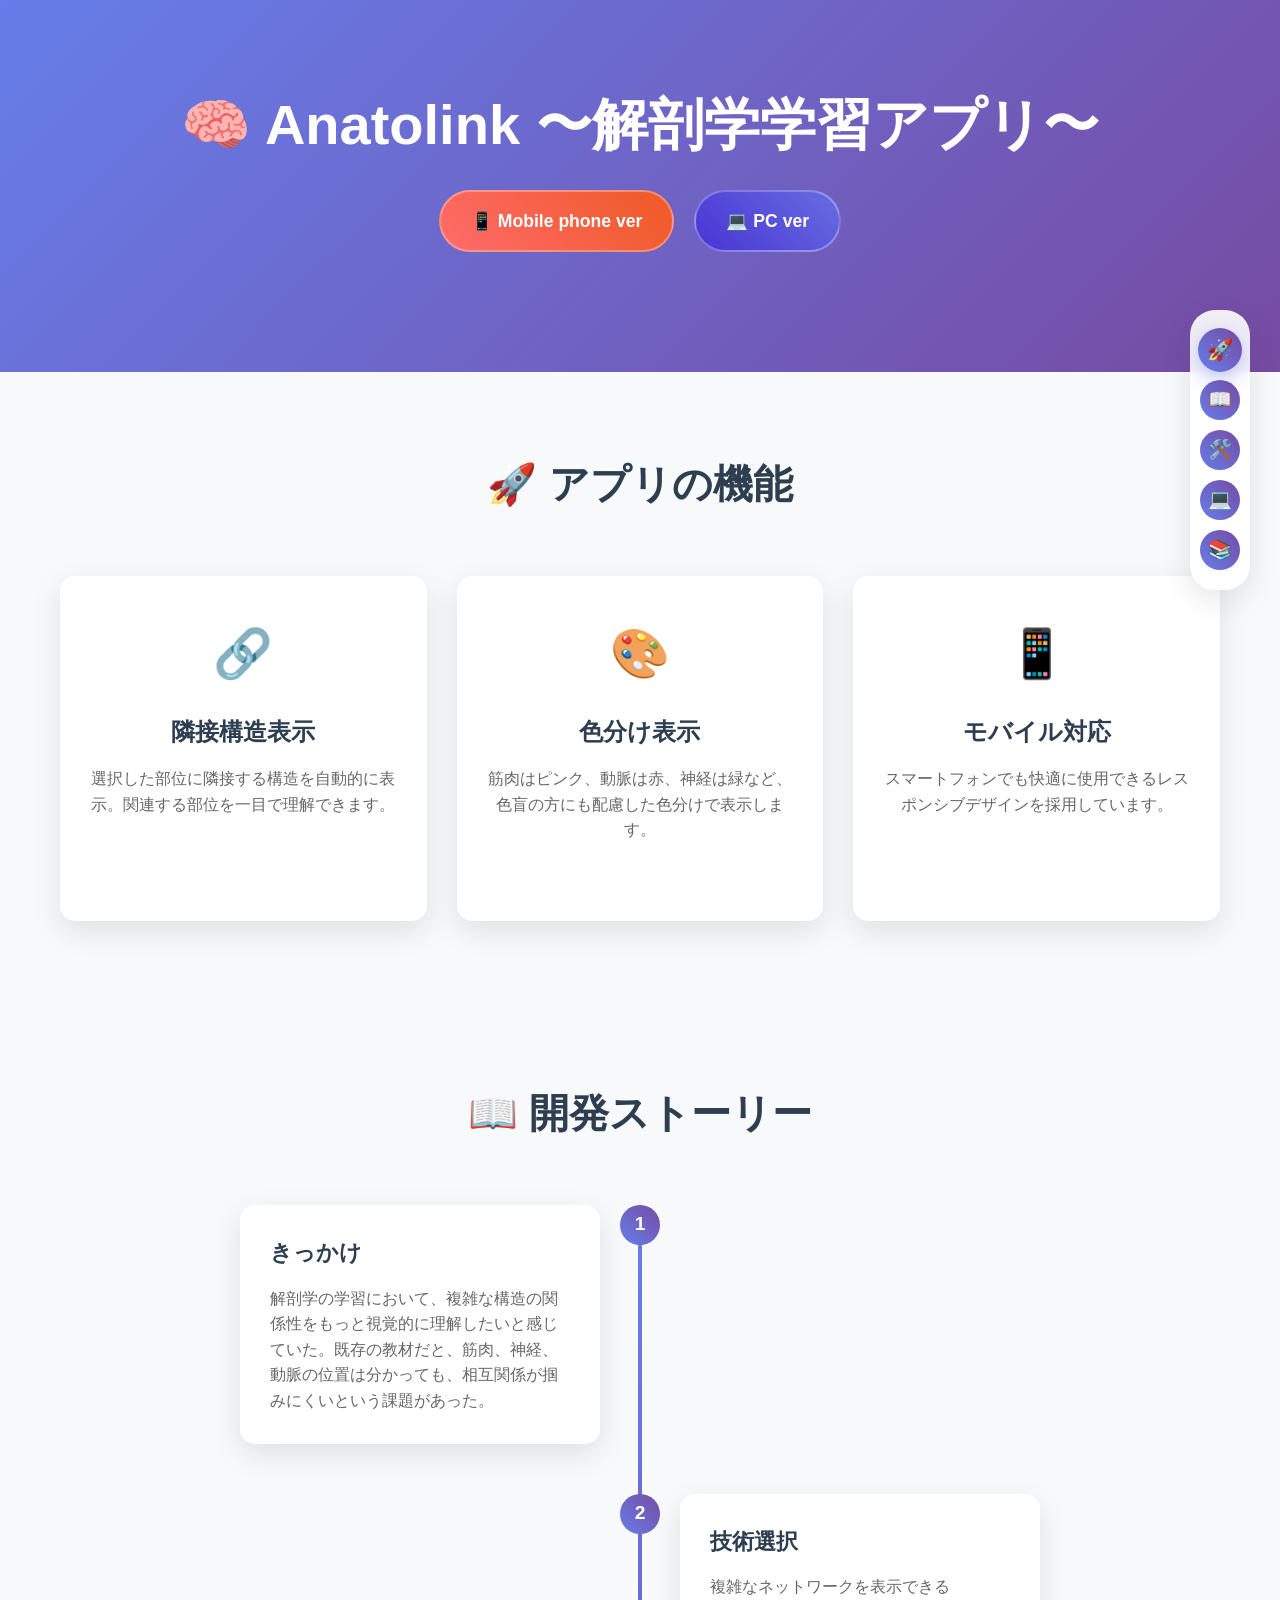
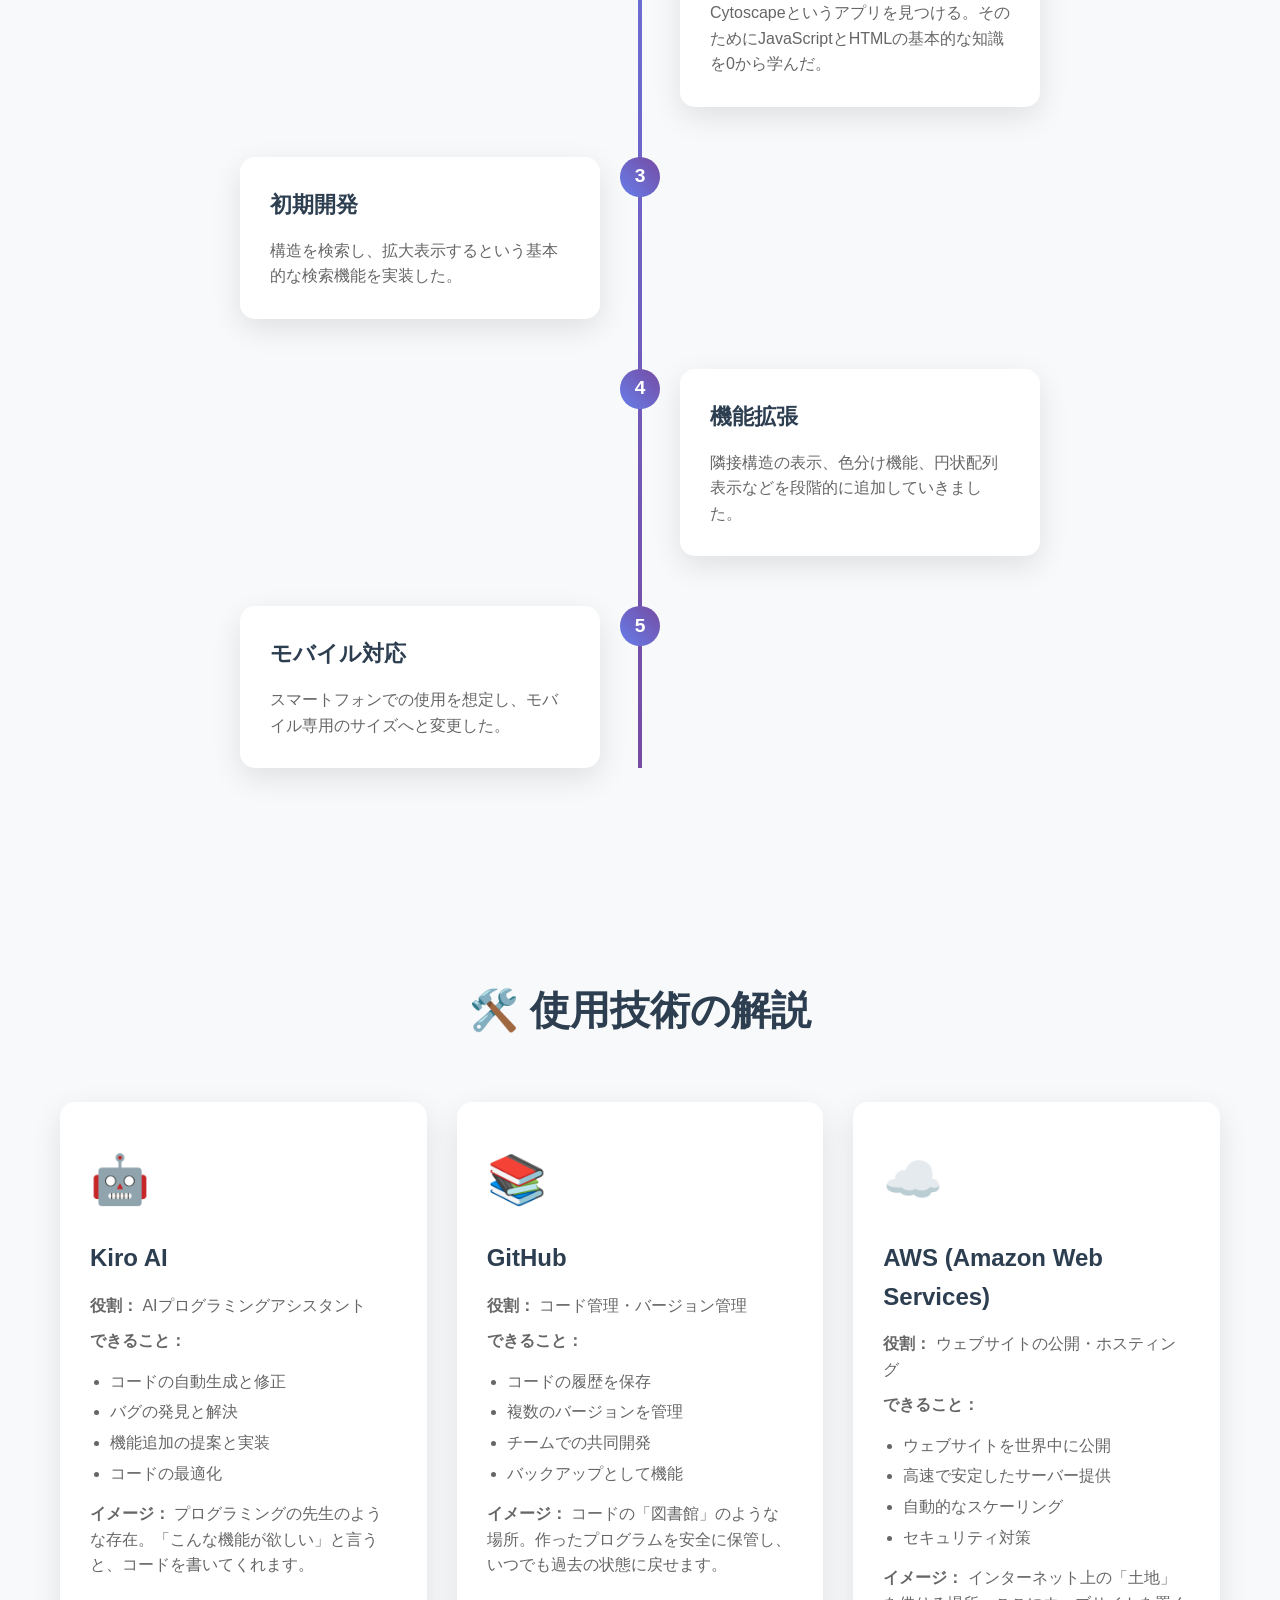
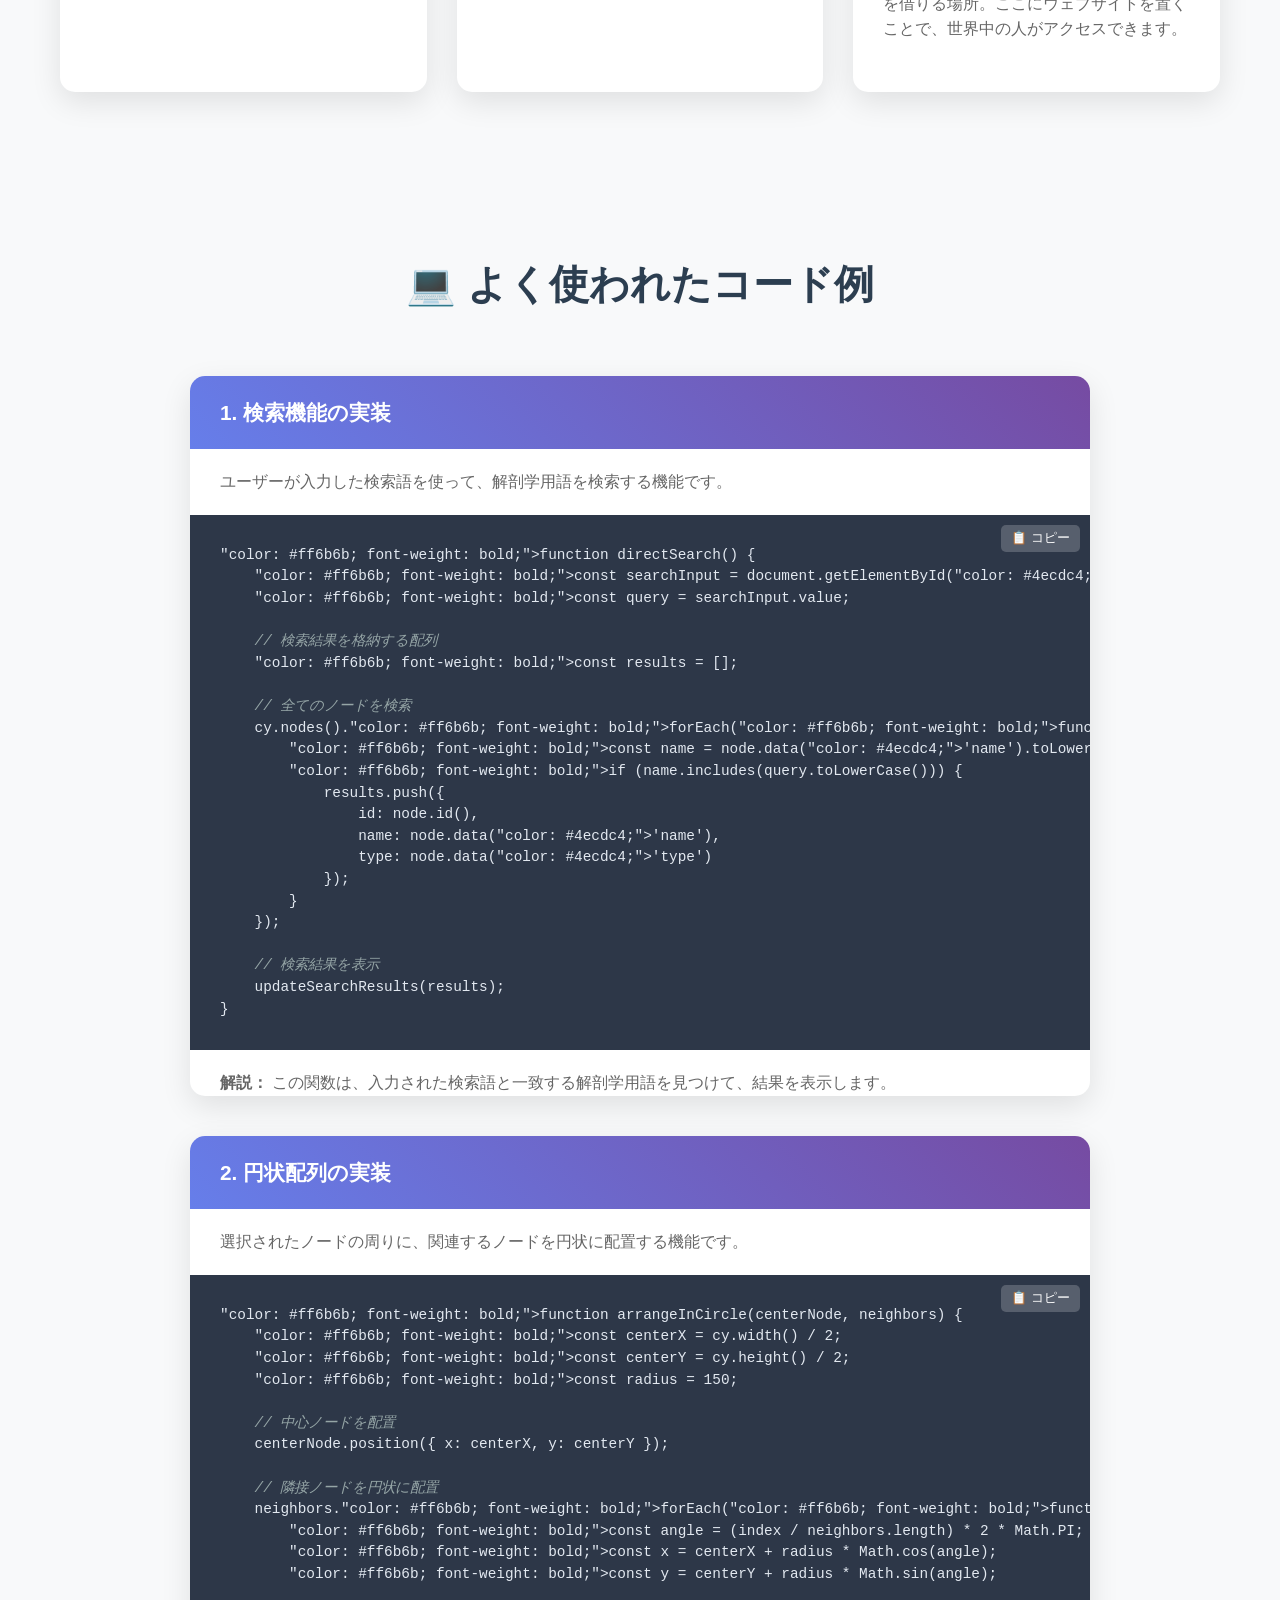
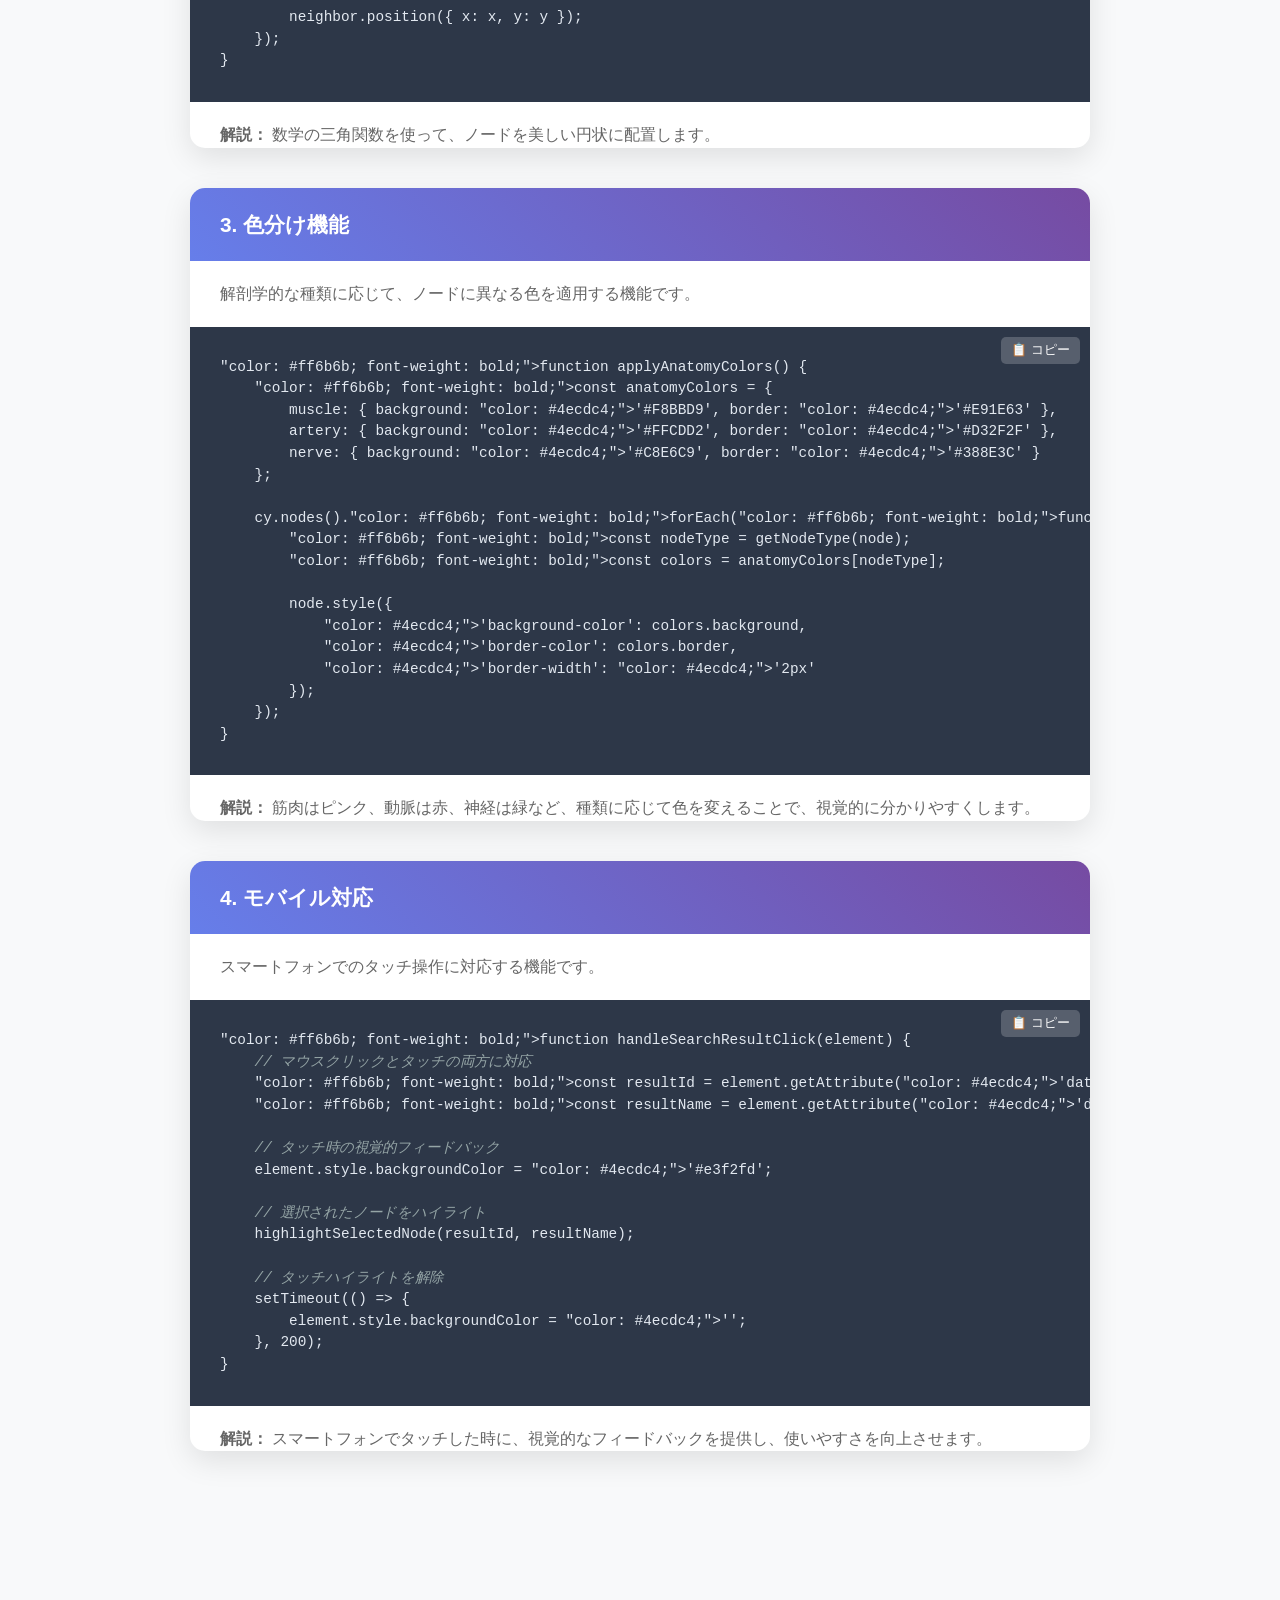
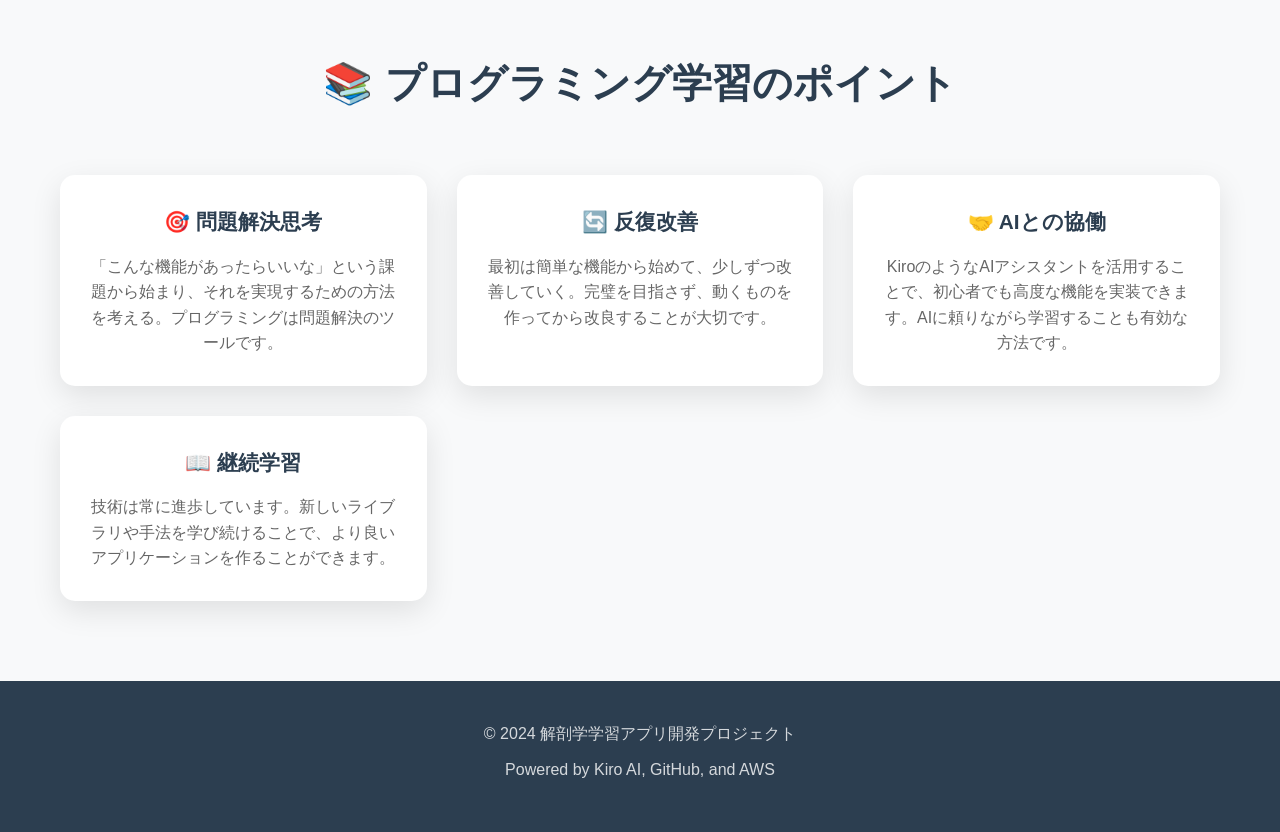
==== commit 337b7492: "Add Japanese translation support using all_body_muscles.json - Created translation-loader.js to load" ====
--- a/introduction.html
+++ b/introduction.html
@@ -35,9 +35,6 @@
         <section class="section" id="features">
             <div class="container">
                 <h2>🚀 アプリの機能</h2>
-                <div class="features-intro">
-                    
-                </div>
                 <div class="features-grid">
                     <div class="feature-card" onclick="showFeatureDemo('adjacent')">
                         <div class="feature-icon">🔗</div>
@@ -70,7 +67,7 @@
                         <div class="timeline-marker">1</div>
                         <div class="timeline-content">
                             <h3>きっかけ</h3>
-                            <p>解剖学の学習において、複雑な構造の関係性を視覚的に理解することの難しさを感じていました。既存の教材では、個別の構造は学べても、それらの相互関係が分かりにくいという課題がありました。
+                            <p>解剖学の学習において、複雑な構造の関係性をもっと視覚的に理解したいと感じていた。既存の教材だと、筋肉、神経、動脈の位置は分かっても、相互関係が掴みにくいという課題があった。
                             </p>
                         </div>
                     </div>
@@ -78,7 +75,7 @@
                         <div class="timeline-marker">2</div>
                         <div class="timeline-content">
                             <h3>技術選択</h3>
-                            <p>ネットワーク図を美しく表示できるCytoscape.jsライブラリを発見。これを使って解剖学構造を視覚化することを決めました。JavaScriptとHTMLの基本的な知識から始まりました。
+                            <p>複雑なネットワークを表示できるCytoscapeというアプリを見つける。そのためにJavaScriptとHTMLの基本的な知識を0から学んだ。
                             </p>
                         </div>
                     </div>
@@ -86,21 +83,21 @@
                         <div class="timeline-marker">3</div>
                         <div class="timeline-content">
                             <h3>初期開発</h3>
-                            <p>最初は基本的な検索機能から始めました。日本語での検索、英語への翻訳機能、そして検索結果の表示という基本的な機能を実装しました。</p>
+                            <p>構造を検索し、拡大表示するという基本的な検索機能を実装した。</p>
                         </div>
                     </div>
                     <div class="timeline-item">
                         <div class="timeline-marker">4</div>
                         <div class="timeline-content">
                             <h3>機能拡張</h3>
-                            <p>ユーザビリティを向上させるため、隣接構造の表示、色分け機能、円状配列表示などを段階的に追加していきました。</p>
+                            <p>隣接構造の表示、色分け機能、円状配列表示などを段階的に追加していきました。</p>
                         </div>
                     </div>
                     <div class="timeline-item">
                         <div class="timeline-marker">5</div>
                         <div class="timeline-content">
                             <h3>モバイル対応</h3>
-                            <p>スマートフォンでの使用を想定し、タッチ操作対応、レスポンシブデザイン、フローティングボタンなどのモバイル専用機能を実装しました。</p>
+                            <p>スマートフォンでの使用を想定し、モバイル専用のサイズへと変更した。</p>
                         </div>
                     </div>
                 </div>
@@ -123,7 +120,7 @@
                             <li>機能追加の提案と実装</li>
                             <li>コードの最適化</li>
                         </ul>
-                        <p><strong>初心者への説明：</strong> プログラミングの先生のような存在。「こんな機能が欲しい」と言うと、コードを書いてくれます。</p>
+                        <p><strong>イメージ：</strong> プログラミングの先生のような存在。「こんな機能が欲しい」と言うと、コードを書いてくれます。</p>
                     </div>
                     <div class="tech-card">
                         <div class="tech-icon">📚</div>
@@ -136,7 +133,7 @@
                             <li>チームでの共同開発</li>
                             <li>バックアップとして機能</li>
                         </ul>
-                        <p><strong>初心者への説明：</strong> コードの「図書館」のような場所。作ったプログラムを安全に保管し、いつでも過去の状態に戻せます。</p>
+                        <p><strong>イメージ：</strong> コードの「図書館」のような場所。作ったプログラムを安全に保管し、いつでも過去の状態に戻せます。</p>
                     </div>
                     <div class="tech-card">
                         <div class="tech-icon">☁️</div>
@@ -149,7 +146,7 @@
                             <li>自動的なスケーリング</li>
                             <li>セキュリティ対策</li>
                         </ul>
-                        <p><strong>初心者への説明：</strong> インターネット上の「土地」を借りる場所。ここにウェブサイトを置くことで、世界中の人がアクセスできます。</p>
+                        <p><strong>イメージ：</strong> インターネット上の「土地」を借りる場所。ここにウェブサイトを置くことで、世界中の人がアクセスできます。</p>
                     </div>
                 </div>
             </div>
